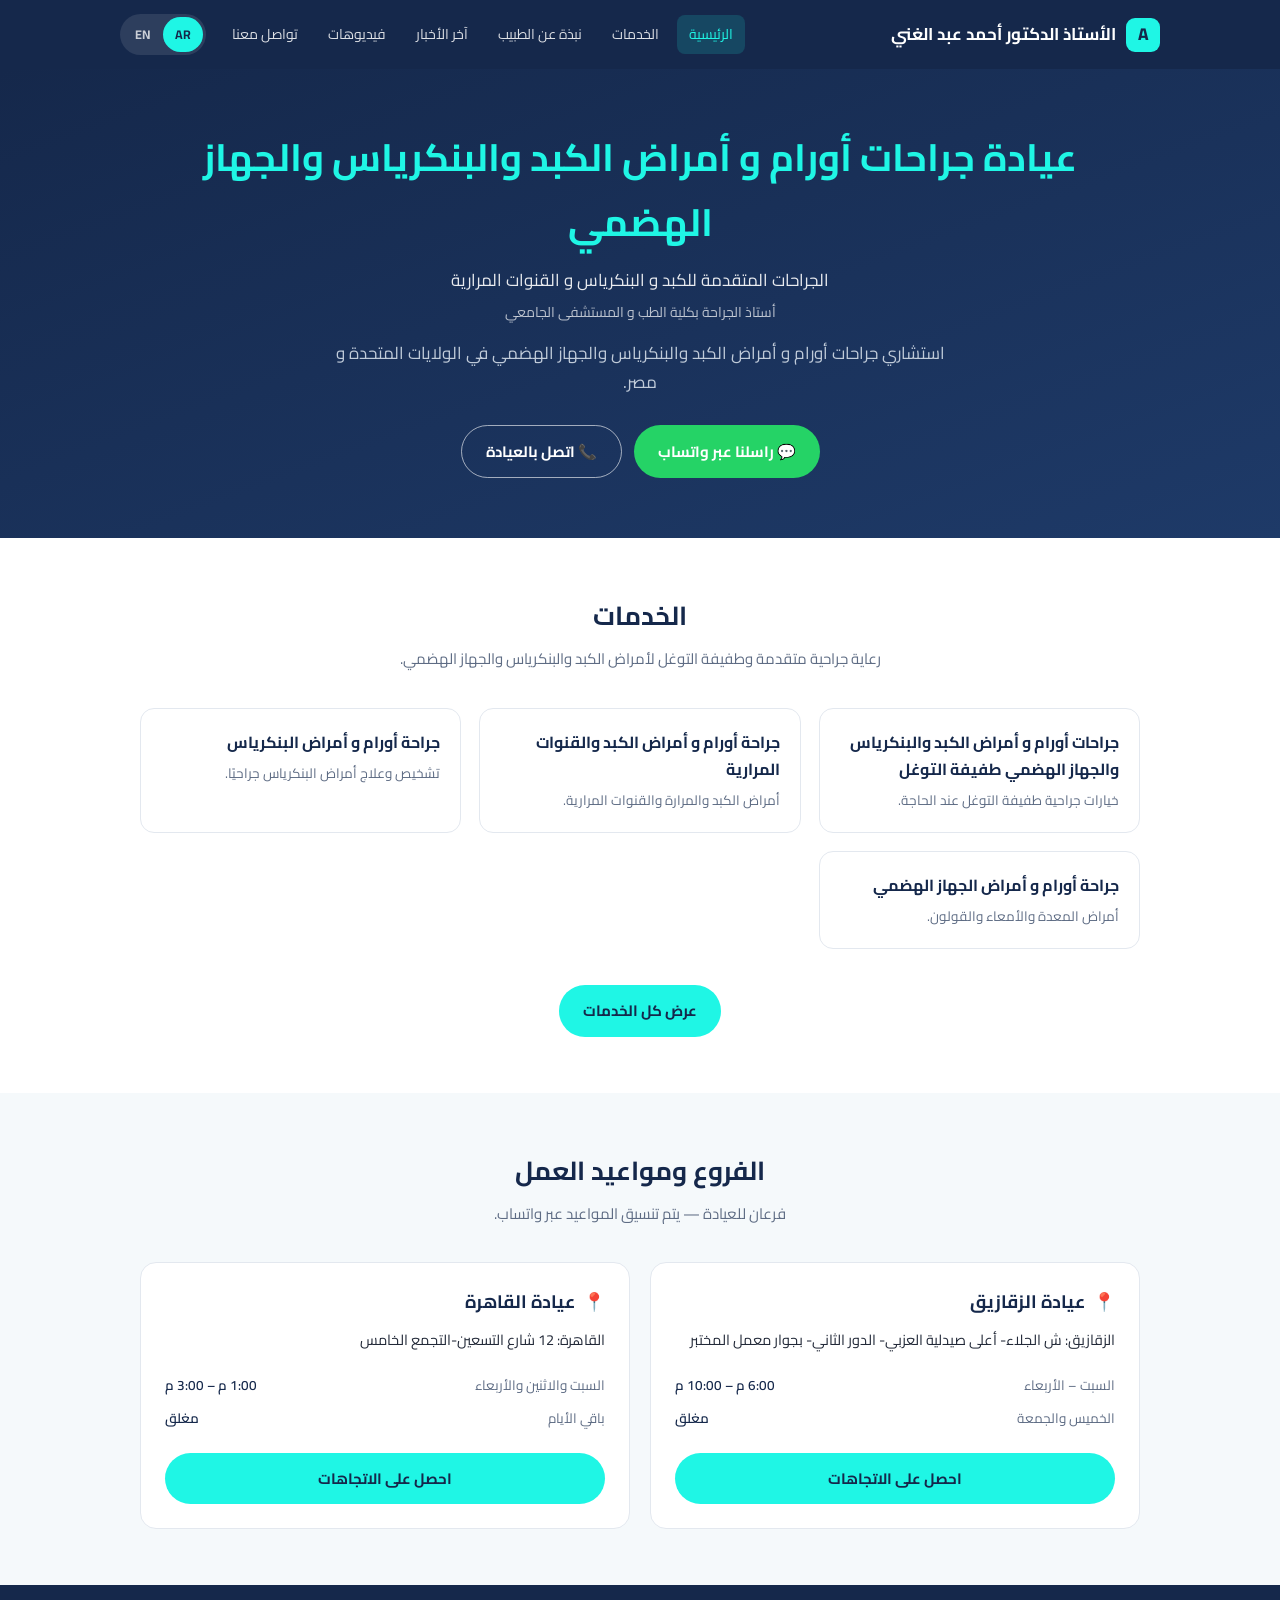
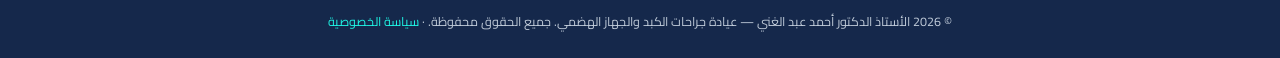
==== index.html @ 55ab9112 "Privacy policy page (Arabic + English) with data-deletion instructions; Privacy link in every footer" ====
<!DOCTYPE html>
<html lang="ar" dir="rtl">
<head>
<meta charset="UTF-8">
<meta name="viewport" content="width=device-width, initial-scale=1.0">
<title>الأستاذ الدكتور أحمد عبد الغني — عيادة جراحات الكبد والجهاز الهضمي</title>
<meta name="description" content="الأستاذ الدكتور أحمد عبد الغني — استشاري جراحات أورام وأمراض الكبد والبنكرياس والجهاز الهضمي في الولايات المتحدة ومصر. عيادتان في الزقازيق والقاهرة.">
<meta name="theme-color" content="#15284b">

<meta property="og:type" content="website">
<meta property="og:title" content="Prof. Dr. Ahmed Abdelghany — HPB &amp; GI Surgery Clinic">
<meta property="og:description" content="Consultant in Oncologic and General Hepatobiliary, Pancreatic, and Gastrointestinal Surgery in the United States and Egypt. Clinics in Zagazig and Cairo.">

<meta name="facebook-domain-verification" content="9ecvk54j6g6toiehir2edeiji7te3u" />

<link rel="icon" href="data:image/svg+xml,%3Csvg xmlns='http://www.w3.org/2000/svg' viewBox='0 0 100 100'%3E%3Crect width='100' height='100' rx='20' fill='%2315284b'/%3E%3Ctext x='50' y='68' font-size='52' font-family='Arial, sans-serif' font-weight='bold' fill='%231ff6e5' text-anchor='middle'%3EA%3C/text%3E%3C/svg%3E">

<link rel="preconnect" href="https://fonts.googleapis.com">
<link rel="preconnect" href="https://fonts.gstatic.com" crossorigin>
<link href="https://fonts.googleapis.com/css2?family=Cairo:wght@400;600;700;800&display=swap" rel="stylesheet">

<link rel="stylesheet" href="assets/style.css">
<script type="application/ld+json">
{
  "@context": "https://schema.org",
  "@type": "Physician",
  "name": "Prof. Dr. Ahmed Abdelghany",
  "medicalSpecialty": ["Hepatobiliary Surgery", "Pancreatic Surgery", "Gastrointestinal Surgery", "Surgical Oncology"],
  "telephone": "+201289856768",
  "availableService": [
    { "@type": "MedicalProcedure", "name": "Oncologic and General Hepatobiliary, Pancreatic and Bile Duct Surgery" },
    { "@type": "MedicalProcedure", "name": "Oncologic and General Gastrointestinal Surgery" },
    { "@type": "MedicalProcedure", "name": "Bowel Rehabilitation Surgery (Short Bowel Syndrome)" },
    { "@type": "MedicalProcedure", "name": "Surgery for Gastroparesis and Gut Dysmotility Disorders" },
    { "@type": "MedicalProcedure", "name": "Complex Abdominal Surgery" },
    { "@type": "MedicalProcedure", "name": "Second Opinion Review" }
  ],
  "worksFor": [
    {
      "@type": "MedicalClinic",
      "name": "Prof. Dr. Ahmed Abdelghany Clinic — Zagazig",
      "address": { "@type": "PostalAddress", "streetAddress": "ش الجلاء، أعلى صيدلية العزبي، الدور الثاني، بجوار معمل المختبر", "addressLocality": "Zagazig", "addressCountry": "EG" },
      "telephone": "+201289856768",
      "openingHoursSpecification": [{ "@type": "OpeningHoursSpecification", "dayOfWeek": ["Saturday","Sunday","Monday","Tuesday","Wednesday"], "opens": "18:00", "closes": "22:00" }]
    },
    {
      "@type": "MedicalClinic",
      "name": "Prof. Dr. Ahmed Abdelghany Clinic — Cairo",
      "address": { "@type": "PostalAddress", "streetAddress": "12 شارع التسعين، التجمع الخامس", "addressLocality": "Cairo", "addressCountry": "EG" },
      "telephone": "+201289856768",
      "openingHoursSpecification": [{ "@type": "OpeningHoursSpecification", "dayOfWeek": ["Saturday","Monday","Wednesday"], "opens": "13:00", "closes": "15:00" }]
    }
  ]
}
</script>
<script>
var PAGE_TITLES = { en: "Prof. Dr. Ahmed Abdelghany — HPB &amp; GI Surgery Clinic", ar: "الأستاذ الدكتور أحمد عبد الغني — عيادة جراحات الكبد والجهاز الهضمي" };
</script>
</head>
<body>

<header class="site-header">
  <div class="container nav-row">
    <a class="brand" href="index.html"><span class="brand-mark">A</span> <span class="i18n" data-en="Prof. Dr. Ahmed Abdelghany" data-ar="الأستاذ الدكتور أحمد عبد الغني">الأستاذ الدكتور أحمد عبد الغني</span></a>
    <div class="nav-right">
      <nav class="main-nav">
        <a href="index.html" class="i18n active" data-en="Home" data-ar="الرئيسية">الرئيسية</a>
        <a href="services.html" class="i18n " data-en="Services" data-ar="الخدمات">الخدمات</a>
        <a href="about.html" class="i18n " data-en="About" data-ar="نبذة عن الطبيب">نبذة عن الطبيب</a>
        <a href="updates.html" class="i18n " data-en="Updates" data-ar="آخر الأخبار">آخر الأخبار</a>
        <a href="videos.html" class="i18n " data-en="Videos" data-ar="فيديوهات">فيديوهات</a>
        <a href="contact.html" class="i18n " data-en="Contact" data-ar="تواصل معنا">تواصل معنا</a>
      </nav>
      <div class="lang-switch">
        <button id="btn-lang-ar" onclick="setLang('ar')" type="button">AR</button>
        <button id="btn-lang-en" onclick="setLang('en')" type="button">EN</button>
      </div>
    </div>
  </div>
</header>

<section class="hero">
  <div class="container">
    <h1 class="i18n" data-en="Oncologic HPB &amp; GI Surgery Clinic" data-ar="عيادة جراحات أورام و أمراض الكبد والبنكرياس والجهاز الهضمي">عيادة جراحات أورام و أمراض الكبد والبنكرياس والجهاز الهضمي</h1>
    <p class="specialty-line i18n" data-en="Advanced Hepatobiliary, Pancreatic &amp; Bile Duct Surgery" data-ar="الجراحات المتقدمة للكبد و البنكرياس و القنوات المرارية">الجراحات المتقدمة للكبد و البنكرياس و القنوات المرارية</p>
    <p class="credential-line i18n" data-en="Professor of Surgery, Faculty of Medicine &amp; University Hospital" data-ar="أستاذ الجراحة بكلية الطب و المستشفى الجامعي">أستاذ الجراحة بكلية الطب و المستشفى الجامعي</p>
    <p class="tagline i18n" data-en="Consultant in Oncologic and General Hepatobiliary, Pancreatic, and Gastrointestinal Surgery in the United States and Egypt." data-ar="استشاري جراحات أورام و أمراض الكبد والبنكرياس والجهاز الهضمي في الولايات المتحدة و مصر.">استشاري جراحات أورام و أمراض الكبد والبنكرياس والجهاز الهضمي في الولايات المتحدة و مصر.</p>
    <div class="cta-row">
      <a class="btn btn-whatsapp i18n" data-en="💬 Message us on WhatsApp" data-ar="💬 راسلنا عبر واتساب" href="https://wa.me/201289856768?text=%D9%85%D8%B1%D8%AD%D8%A8%D8%A7%D8%8C%20%D8%A3%D8%B1%D8%BA%D8%A8%20%D9%81%D9%8A%20%D8%AD%D8%AC%D8%B2%20%D9%85%D9%88%D8%B9%D8%AF" target="_blank" rel="noreferrer">💬 راسلنا عبر واتساب</a>
      <a class="btn btn-outline i18n" data-en="📞 Call the Clinic" data-ar="📞 اتصل بالعيادة" href="tel:+201289856768">📞 اتصل بالعيادة</a>
    </div>
  </div>
</section>

<section class="home-latest" data-home-latest hidden>
  <div class="container">
    <h2 class="section-title i18n" data-en="Latest News" data-ar="آخر الأخبار">آخر الأخبار</h2>
    <div class="updates-list" data-home-latest-list></div>
    <a class="all-updates i18n" href="updates.html" data-en="All updates →" data-ar="كل الأخبار ←">كل الأخبار ←</a>
  </div>
</section>

<section id="services" class="alt">
  <div class="container">
    <h2 class="section-title i18n" data-en="Services" data-ar="الخدمات">الخدمات</h2>
    <p class="section-sub i18n" data-en="Advanced, minimally invasive surgical care across hepatobiliary, pancreatic, and gastrointestinal conditions." data-ar="رعاية جراحية متقدمة وطفيفة التوغل لأمراض الكبد والبنكرياس والجهاز الهضمي.">رعاية جراحية متقدمة وطفيفة التوغل لأمراض الكبد والبنكرياس والجهاز الهضمي.</p>
    <div class="services-grid">
      <div class="service-card">
        <h3 class="i18n" data-en="Advanced Minimally Invasive Oncologic &amp; General HPB and GI Surgeries" data-ar="جراحات أورام و أمراض الكبد والبنكرياس والجهاز الهضمي طفيفة التوغل">جراحات أورام و أمراض الكبد والبنكرياس والجهاز الهضمي طفيفة التوغل</h3>
        <p class="i18n" data-en="Minimally invasive surgical options where appropriate." data-ar="خيارات جراحية طفيفة التوغل عند الحاجة.">خيارات جراحية طفيفة التوغل عند الحاجة.</p>
      </div>
      <div class="service-card">
        <h3 class="i18n" data-en="Oncologic &amp; General Hepatobiliary Surgery" data-ar="جراحة أورام و أمراض الكبد والقنوات المرارية">جراحة أورام و أمراض الكبد والقنوات المرارية</h3>
        <p class="i18n" data-en="Liver, gallbladder, and bile duct conditions." data-ar="أمراض الكبد والمرارة والقنوات المرارية.">أمراض الكبد والمرارة والقنوات المرارية.</p>
      </div>
      <div class="service-card">
        <h3 class="i18n" data-en="Oncologic &amp; General Pancreatic Surgery" data-ar="جراحة أورام و أمراض البنكرياس">جراحة أورام و أمراض البنكرياس</h3>
        <p class="i18n" data-en="Pancreatic disease diagnosis and surgical treatment." data-ar="تشخيص وعلاج أمراض البنكرياس جراحيًا.">تشخيص وعلاج أمراض البنكرياس جراحيًا.</p>
      </div>
      <div class="service-card">
        <h3 class="i18n" data-en="Oncologic &amp; General Gastrointestinal Surgery" data-ar="جراحة أورام و أمراض الجهاز الهضمي">جراحة أورام و أمراض الجهاز الهضمي</h3>
        <p class="i18n" data-en="Stomach, intestinal, and colorectal conditions." data-ar="أمراض المعدة والأمعاء والقولون.">أمراض المعدة والأمعاء والقولون.</p>
      </div></div>
    <div class="youtube-cta">
      <a class="btn btn-primary i18n" data-en="See All Services" data-ar="عرض كل الخدمات" href="services.html">عرض كل الخدمات</a>
    </div>
  </div>
</section>

<section id="locations">
  <div class="container">
    <h2 class="section-title i18n" data-en="Locations &amp; Hours" data-ar="الفروع ومواعيد العمل">الفروع ومواعيد العمل</h2>
    <p class="section-sub i18n" data-en="Two clinic branches — appointments are coordinated through WhatsApp." data-ar="فرعان للعيادة — يتم تنسيق المواعيد عبر واتساب.">فرعان للعيادة — يتم تنسيق المواعيد عبر واتساب.</p>
    <div class="locations-grid">

      <div class="location-card">
        <h3><span aria-hidden="true">📍</span> <span class="i18n" data-en="Zagazig Clinic" data-ar="عيادة الزقازيق">عيادة الزقازيق</span></h3>
        <p class="address-ar">الزقازيق: ش الجلاء- أعلى صيدلية العزبي- الدور الثاني- بجوار معمل المختبر</p>
        <table class="hours-table">
          <tr><td class="i18n" data-en="Saturday – Wednesday" data-ar="السبت – الأربعاء">السبت – الأربعاء</td><td class="i18n" data-en="6:00 PM – 10:00 PM" data-ar="6:00 م – 10:00 م">6:00 م – 10:00 م</td></tr>
          <tr><td class="i18n" data-en="Thursday &amp; Friday" data-ar="الخميس والجمعة">الخميس والجمعة</td><td class="i18n" data-en="Closed" data-ar="مغلق">مغلق</td></tr>
        </table>
        <a class="btn btn-primary i18n" style="width:100%; justify-content:center;" data-en="Get Directions" data-ar="احصل على الاتجاهات" target="_blank" rel="noreferrer"
           href="https://www.google.com/maps/search/?api=1&query=%D8%A7%D9%84%D8%B2%D9%82%D8%A7%D8%B2%D9%8A%D9%82%20%D8%B4%20%D8%A7%D9%84%D8%AC%D9%84%D8%A7%D8%A1%20%D8%A3%D8%B9%D9%84%D9%89%20%D8%B5%D9%8A%D8%AF%D9%84%D9%8A%D8%A9%20%D8%A7%D9%84%D8%B9%D8%B2%D8%A8%D9%8A">احصل على الاتجاهات</a>
      </div>

      <div class="location-card">
        <h3><span aria-hidden="true">📍</span> <span class="i18n" data-en="Cairo Clinic" data-ar="عيادة القاهرة">عيادة القاهرة</span></h3>
        <p class="address-ar">القاهرة: 12 شارع التسعين-التجمع الخامس</p>
        <table class="hours-table">
          <tr><td class="i18n" data-en="Saturday, Monday, Wednesday" data-ar="السبت والاثنين والأربعاء">السبت والاثنين والأربعاء</td><td class="i18n" data-en="1:00 PM – 3:00 PM" data-ar="1:00 م – 3:00 م">1:00 م – 3:00 م</td></tr>
          <tr><td class="i18n" data-en="Other days" data-ar="باقي الأيام">باقي الأيام</td><td class="i18n" data-en="Closed" data-ar="مغلق">مغلق</td></tr>
        </table>
        <a class="btn btn-primary i18n" style="width:100%; justify-content:center;" data-en="Get Directions" data-ar="احصل على الاتجاهات" target="_blank" rel="noreferrer"
           href="https://www.google.com/maps/search/?api=1&query=12%20%D8%B4%D8%A7%D8%B1%D8%B9%20%D8%A7%D9%84%D8%AA%D8%B3%D8%B9%D9%8A%D9%86%20%D8%A7%D9%84%D8%AA%D8%AC%D9%85%D8%B9%20%D8%A7%D9%84%D8%AE%D8%A7%D9%85%D8%B3%20%D8%A7%D9%84%D9%82%D8%A7%D9%87%D8%B1%D8%A9">احصل على الاتجاهات</a>
      </div>

    </div>
  </div>
</section>

<footer>
  <div class="container">
    <span class="i18n" data-en="© <span id='year-en'></span> Prof. Dr. Ahmed Abdelghany — HPB &amp; GI Surgery Clinic. All rights reserved." data-ar="© <span id='year-ar'></span> الأستاذ الدكتور أحمد عبد الغني — عيادة جراحات الكبد والجهاز الهضمي. جميع الحقوق محفوظة.">© <span id="year-ar"></span> الأستاذ الدكتور أحمد عبد الغني — عيادة جراحات الكبد والجهاز الهضمي. جميع الحقوق محفوظة.</span>
    · <a href="privacy.html" class="i18n" data-en="Privacy Policy" data-ar="سياسة الخصوصية">سياسة الخصوصية</a>
  </div>
</footer>

<script src="assets/site.js"></script>
<script src="assets/clinic-updates.js"></script>
</body>
</html>
---- assets/style.css ----
:root {
  --navy: #15284b;
  --navy-light: #1e3a68;
  --teal: #1ff6e5;
  --whatsapp: #25d366;
  --bg: #f5f9fb;
  --surface: #ffffff;
  --text-body: #222938;
  --text-muted: #5e6c84;
  --border: #e3e8ef;
  --font-en: -apple-system, BlinkMacSystemFont, 'Segoe UI', Arial, sans-serif;
  --font-ar: 'Cairo', Tahoma, Arial, sans-serif;
}

* { box-sizing: border-box; }

html { scroll-behavior: smooth; }

body {
  margin: 0;
  background-color: var(--bg);
  color: var(--text-body);
  font-family: var(--font-ar);
  line-height: 1.7;
}
html[dir="ltr"] body { font-family: var(--font-en); line-height: 1.6; }

a { color: inherit; }

.container { max-width: 1040px; margin: 0 auto; padding: 0 20px; }

/* ---- Header / nav ---- */
header.site-header {
  background-color: var(--navy);
  position: sticky;
  top: 0;
  z-index: 50;
}
.nav-row {
  display: flex;
  align-items: center;
  justify-content: space-between;
  padding: 14px 0;
  gap: 12px;
  flex-wrap: wrap;
}
.brand {
  display: flex;
  align-items: center;
  gap: 10px;
  color: #ffffff;
  font-weight: bold;
  font-size: 17px;
  white-space: nowrap;
  text-decoration: none;
}
.brand-mark {
  width: 34px;
  height: 34px;
  border-radius: 9px;
  background-color: var(--teal);
  color: var(--navy);
  display: flex;
  align-items: center;
  justify-content: center;
  font-weight: 800;
  flex-shrink: 0;
}
.nav-right { display: flex; align-items: center; gap: 14px; flex-wrap: wrap; }
nav.main-nav {
  display: flex;
  gap: 6px;
  flex-wrap: wrap;
}
nav.main-nav a {
  color: rgba(255,255,255,0.85);
  text-decoration: none;
  font-size: 14px;
  padding: 8px 12px;
  border-radius: 8px;
}
nav.main-nav a:hover { background-color: rgba(255,255,255,0.1); color: #fff; }
nav.main-nav a.active { background-color: rgba(31,246,229,0.15); color: var(--teal); }

.lang-switch {
  display: flex;
  background-color: rgba(255,255,255,0.1);
  border-radius: 999px;
  padding: 3px;
  flex-shrink: 0;
}
.lang-switch button {
  border: none;
  background: transparent;
  color: rgba(255,255,255,0.75);
  font-size: 12.5px;
  font-weight: bold;
  padding: 6px 12px;
  border-radius: 999px;
  cursor: pointer;
  font-family: inherit;
}
.lang-switch button.active { background-color: var(--teal); color: var(--navy); }

@media (max-width: 640px) {
  .nav-row { flex-direction: column; align-items: center; gap: 10px; padding: 12px 0; }
  nav.main-nav { justify-content: center; width: 100%; gap: 2px; }
  nav.main-nav a { padding: 6px 8px; font-size: 13px; }
}

/* ---- Hero ---- */
.hero {
  background: linear-gradient(160deg, var(--navy) 0%, var(--navy-light) 100%);
  color: #fff;
  padding: 56px 0 60px;
  text-align: center;
}
.hero h1 {
  margin: 0 0 12px;
  font-size: clamp(24px, 4.5vw, 38px);
  color: var(--teal);
}
.hero .specialty-line {
  font-size: 17px;
  color: rgba(255,255,255,0.9);
  margin: 0 0 6px;
}
.hero .credential-line {
  font-size: 14px;
  color: rgba(255,255,255,0.7);
  margin: 0 0 14px;
}
.hero .tagline {
  max-width: 640px;
  margin: 0 auto 28px;
  font-size: 17px;
  color: #c0cbd9;
}
.page-hero {
  background: linear-gradient(160deg, var(--navy) 0%, var(--navy-light) 100%);
  color: #fff;
  padding: 40px 0 44px;
  text-align: center;
}
.page-hero h1 { margin: 0 0 10px; font-size: clamp(22px, 4vw, 32px); color: var(--teal); }
.page-hero p { max-width: 620px; margin: 0 auto; color: #c0cbd9; font-size: 15px; }

.cta-row {
  display: flex;
  justify-content: center;
  flex-wrap: wrap;
  gap: 12px;
}
.btn {
  display: inline-flex;
  align-items: center;
  gap: 8px;
  padding: 13px 24px;
  border-radius: 999px;
  text-decoration: none;
  font-weight: bold;
  font-size: 15px;
  border: none;
  cursor: pointer;
  font-family: inherit;
}
.btn-whatsapp { background-color: var(--whatsapp); color: #fff; }
.btn-outline { background-color: transparent; color: #fff; border: 1.5px solid rgba(255,255,255,0.6); }
.btn-primary { background-color: var(--teal); color: var(--navy); }

/* ---- Sections ---- */
section { padding: 56px 0; }
section.alt { background-color: var(--surface); }
section.tight { padding: 40px 0; }
h2.section-title {
  font-size: 26px;
  color: var(--navy);
  margin: 0 0 8px;
  text-align: center;
}
p.section-sub {
  text-align: center;
  color: var(--text-muted);
  max-width: 560px;
  margin: 0 auto 36px;
  font-size: 15px;
}

/* ---- Services ---- */
.services-grid {
  display: grid;
  grid-template-columns: repeat(auto-fit, minmax(240px, 1fr));
  gap: 18px;
}
.service-card {
  background-color: var(--surface);
  border: 1px solid var(--border);
  border-radius: 14px;
  padding: 20px;
}
.service-card h3 {
  margin: 0 0 6px;
  font-size: 16px;
  color: var(--navy);
}
.service-card p {
  margin: 0;
  font-size: 13.5px;
  color: var(--text-muted);
}

/* ---- About ---- */
.about-wrap {
  display: grid;
  grid-template-columns: 220px 1fr;
  gap: 32px;
  align-items: start;
}
.about-card {
  background-color: var(--navy);
  color: #fff;
  border-radius: 16px;
  padding: 24px;
  position: sticky;
  top: 90px;
}
.about-card .avatar {
  width: 64px;
  height: 64px;
  border-radius: 50%;
  background-color: var(--teal);
  color: var(--navy);
  font-weight: 800;
  font-size: 26px;
  display: flex;
  align-items: center;
  justify-content: center;
  margin-bottom: 14px;
}
.about-card h3 { margin: 0 0 4px; font-size: 17px; }
.about-card .credential-list { margin: 14px 0 0; padding: 0; list-style: none; font-size: 12.5px; color: #c0cbd9; }
.about-card .credential-list li { padding: 5px 0; border-top: 1px solid rgba(255,255,255,0.12); }
.about-card .credential-list li:first-child { border-top: none; }
.about-body p {
  font-size: 14.5px;
  color: var(--text-body);
}
@media (max-width: 720px) {
  .about-wrap { grid-template-columns: 1fr; }
  .about-card { position: static; }
}

/* ---- Locations ---- */
.locations-grid {
  display: grid;
  grid-template-columns: repeat(auto-fit, minmax(280px, 1fr));
  gap: 20px;
}
.location-card {
  background-color: var(--surface);
  border: 1px solid var(--border);
  border-radius: 16px;
  padding: 24px;
}
.location-card h3 {
  margin: 0 0 4px;
  color: var(--navy);
  font-size: 18px;
  display: flex;
  align-items: center;
  gap: 8px;
}
.location-card .address-ar {
  direction: rtl;
  text-align: right;
  font-size: 14.5px;
  color: var(--text-body);
  margin: 10px 0 16px;
  line-height: 1.7;
  font-family: var(--font-ar);
}
.hours-table { width: 100%; border-collapse: collapse; margin-bottom: 18px; font-size: 13.5px; }
.hours-table td { padding: 5px 0; }
html[dir="rtl"] .hours-table td:first-child { color: var(--text-muted); }
html[dir="rtl"] .hours-table td:last-child { text-align: left; font-weight: 600; color: var(--navy); }
html[dir="ltr"] .hours-table td:first-child { color: var(--text-muted); }
html[dir="ltr"] .hours-table td:last-child { text-align: right; font-weight: 600; color: var(--navy); }
.map-note {
  font-size: 12px;
  color: var(--text-muted);
  background-color: var(--bg);
  border: 1px dashed var(--border);
  border-radius: 10px;
  padding: 10px 12px;
  margin-top: 14px;
}

/* ---- Contact ---- */
.contact-grid {
  display: grid;
  grid-template-columns: repeat(auto-fit, minmax(220px, 1fr));
  gap: 20px;
  text-align: center;
}
.contact-item {
  background-color: var(--surface);
  border: 1px solid var(--border);
  border-radius: 14px;
  padding: 26px 18px;
}
.contact-item .icon { font-size: 26px; margin-bottom: 8px; }
.contact-item h3 { margin: 0 0 6px; font-size: 15px; color: var(--navy); }
.contact-item p { margin: 0; font-size: 13.5px; color: var(--text-muted); }

/* ---- Updates ---- */
.updates-list {
  display: flex;
  flex-direction: column;
  gap: 16px;
  max-width: 760px;
  margin: 0 auto;
}
.update-card {
  background-color: var(--surface);
  border: 1px solid var(--border);
  border-radius: 14px;
  padding: 22px 24px;
}
.update-card .update-meta {
  display: flex;
  align-items: center;
  gap: 10px;
  margin-bottom: 8px;
}
.update-tag {
  font-size: 11px;
  font-weight: 800;
  letter-spacing: .02em;
  padding: 4px 10px;
  border-radius: 999px;
  background-color: rgba(21,40,75,0.08);
  color: var(--navy);
}
.update-tag.news { background-color: rgba(37,211,102,0.12); color: #1a8f4b; }
.update-tag.health { background-color: rgba(31,246,229,0.15); color: #0e7d72; }
.update-date { font-size: 12.5px; color: var(--text-muted); }
.update-card h3 { margin: 0 0 8px; font-size: 17px; color: var(--navy); }
.update-card p { margin: 0; font-size: 14px; color: var(--text-body); }
.updates-note {
  max-width: 760px;
  margin: 0 auto 30px;
  font-size: 12.5px;
  color: var(--text-muted);
  background-color: var(--bg);
  border: 1px dashed var(--border);
  border-radius: 10px;
  padding: 10px 14px;
  text-align: center;
}

/* ---- Videos ---- */
.videos-grid {
  display: grid;
  grid-template-columns: repeat(auto-fit, minmax(260px, 1fr));
  gap: 20px;
}
.video-card {
  background-color: var(--surface);
  border: 1px solid var(--border);
  border-radius: 14px;
  overflow: hidden;
}
.video-thumb {
  aspect-ratio: 16 / 9;
  background: linear-gradient(150deg, var(--navy) 0%, var(--navy-light) 100%);
  display: flex;
  align-items: center;
  justify-content: center;
  color: rgba(255,255,255,0.85);
  font-size: 13px;
  text-align: center;
  padding: 16px;
}
.video-thumb .play-icon {
  width: 46px;
  height: 46px;
  border-radius: 50%;
  background-color: rgba(255,255,255,0.12);
  display: flex;
  align-items: center;
  justify-content: center;
  font-size: 18px;
  margin: 0 auto 10px;
}
.video-card .video-body { padding: 16px 18px; }
.video-card h3 { margin: 0 0 4px; font-size: 15px; color: var(--navy); }
.video-card p { margin: 0; font-size: 13px; color: var(--text-muted); }
.video-embed-wrap {
  position: relative;
  padding-bottom: 56.25%;
  height: 0;
  overflow: hidden;
}
.video-embed-wrap iframe {
  position: absolute;
  top: 0; left: 0;
  width: 100%; height: 100%;
  border: 0;
}

.youtube-cta {
  text-align: center;
  margin-top: 36px;
}

footer {
  background-color: var(--navy);
  color: #c0cbd9;
  text-align: center;
  padding: 26px 0;
  font-size: 12.5px;
}
footer a { color: #1ff6e5; text-decoration: none; }
footer a:hover { text-decoration: underline; }

/* ---- Live Clinic Updates (assets/clinic-updates.js) ---- */
.update-tag.availability { background-color: rgba(107,70,193,0.12); color: #553c9a; }
.update-tag.video { background-color: rgba(229,62,62,0.12); color: #c53030; }
.update-tag.other { background-color: rgba(21,40,75,0.08); color: var(--navy); }
.live-update-text { white-space: pre-line; }
.live-update-link { display: inline-block; margin-top: 10px; font-size: 14px; font-weight: 600; color: var(--navy-light); text-decoration: none; }
.live-update-link:hover { text-decoration: underline; }
.home-latest .updates-list { margin-top: 18px; }
.home-latest .all-updates { display: inline-block; margin-top: 14px; font-weight: 600; color: var(--navy-light); text-decoration: none; }
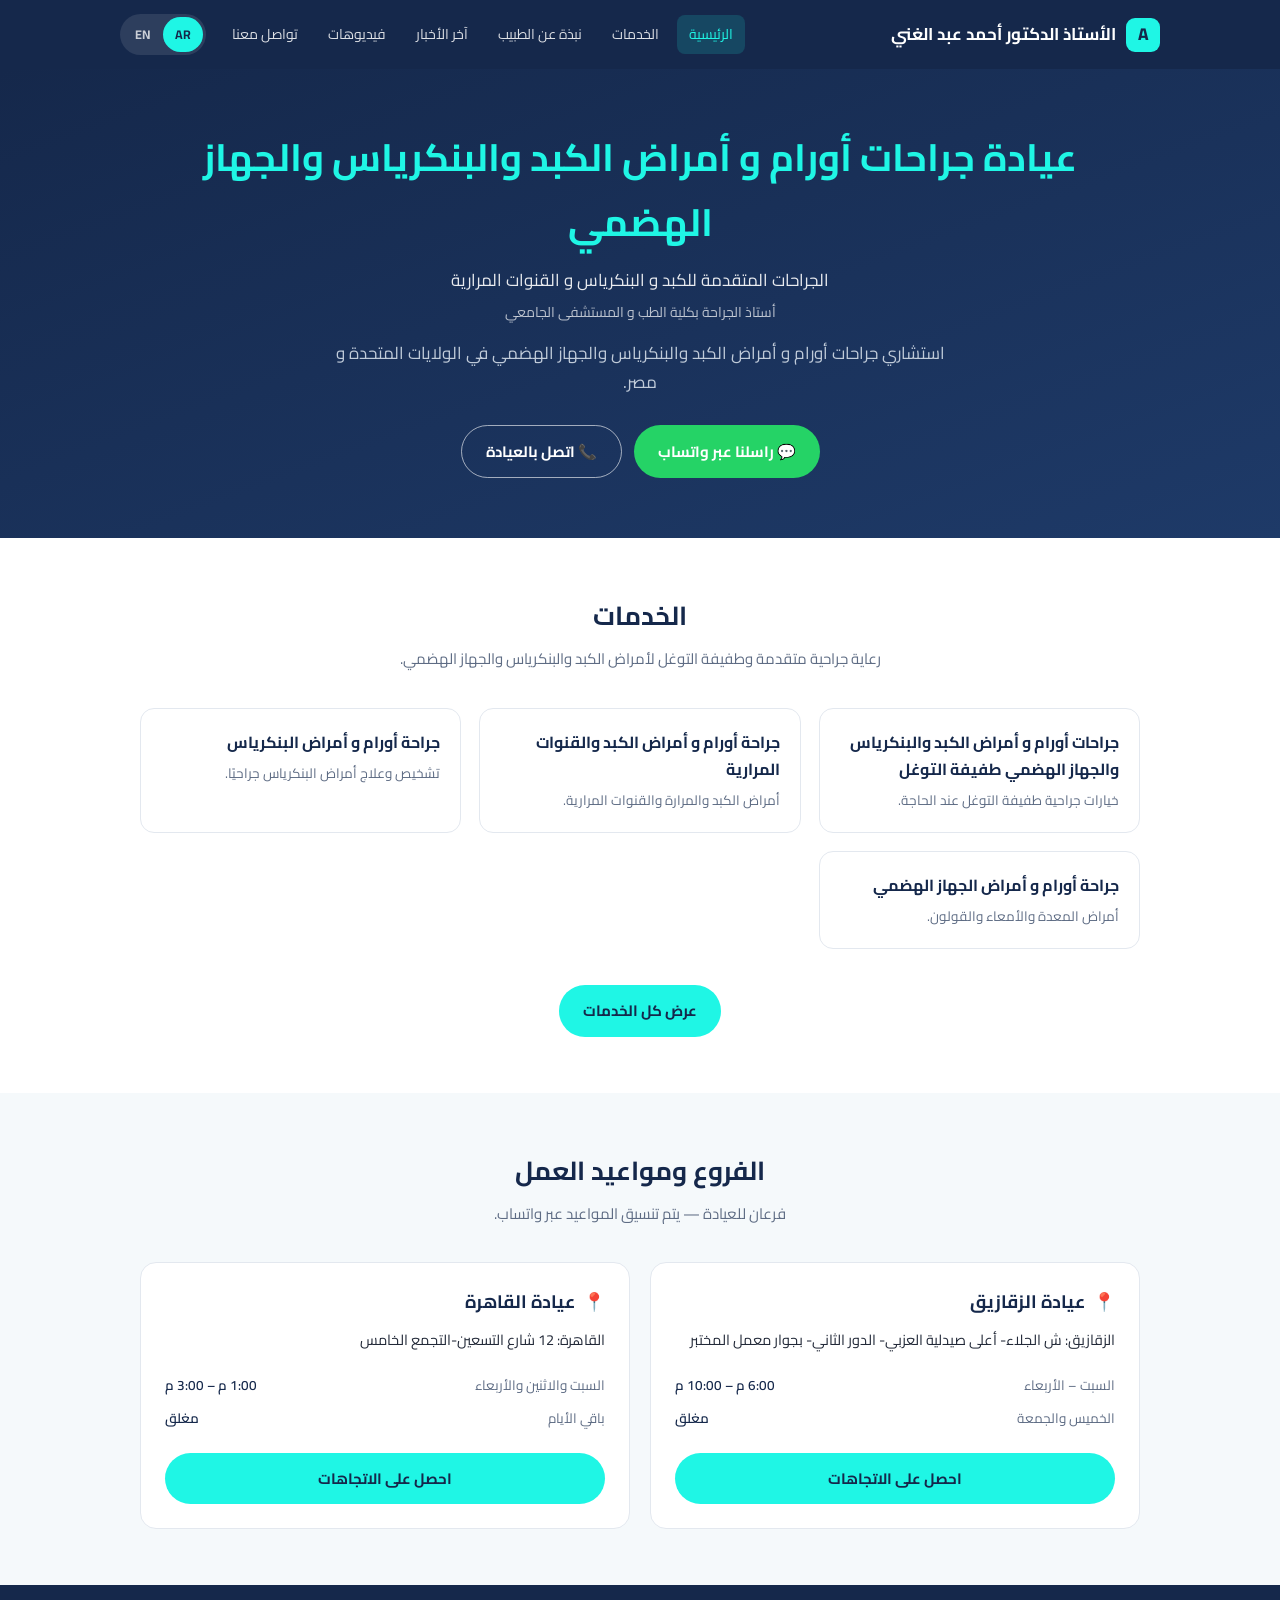
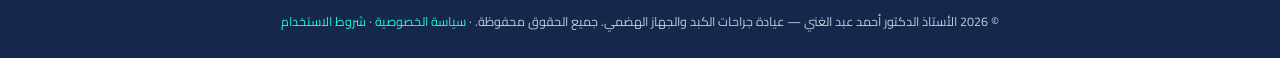
==== commit 5c0b614e: "Terms of Service page (Arabic + English); Terms link in every footer Education not medical advice, b" ====
--- a/index.html
+++ b/index.html
@@ -163,6 +163,7 @@
   <div class="container">
     <span class="i18n" data-en="© <span id='year-en'></span> Prof. Dr. Ahmed Abdelghany — HPB &amp; GI Surgery Clinic. All rights reserved." data-ar="© <span id='year-ar'></span> الأستاذ الدكتور أحمد عبد الغني — عيادة جراحات الكبد والجهاز الهضمي. جميع الحقوق محفوظة.">© <span id="year-ar"></span> الأستاذ الدكتور أحمد عبد الغني — عيادة جراحات الكبد والجهاز الهضمي. جميع الحقوق محفوظة.</span>
     · <a href="privacy.html" class="i18n" data-en="Privacy Policy" data-ar="سياسة الخصوصية">سياسة الخصوصية</a>
+    · <a href="terms.html" class="i18n" data-en="Terms of Service" data-ar="شروط الاستخدام">شروط الاستخدام</a>
   </div>
 </footer>
 
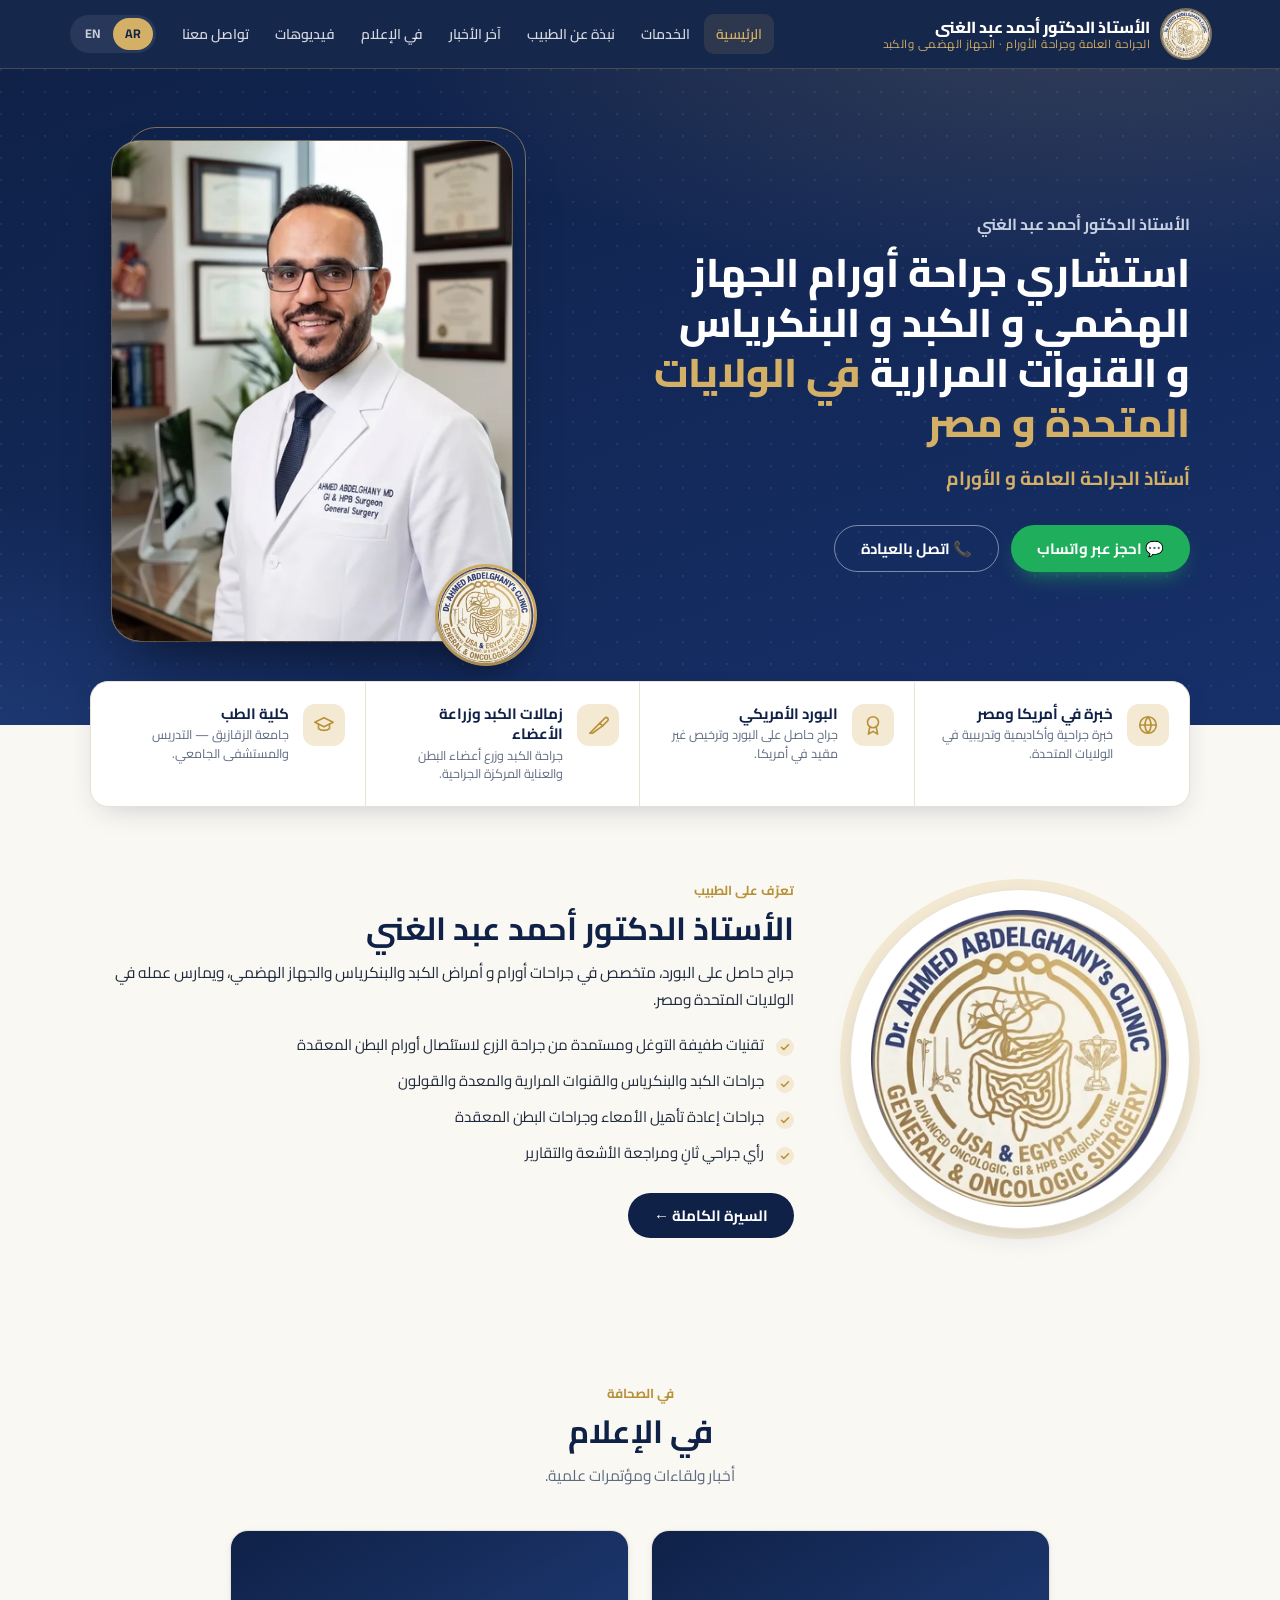
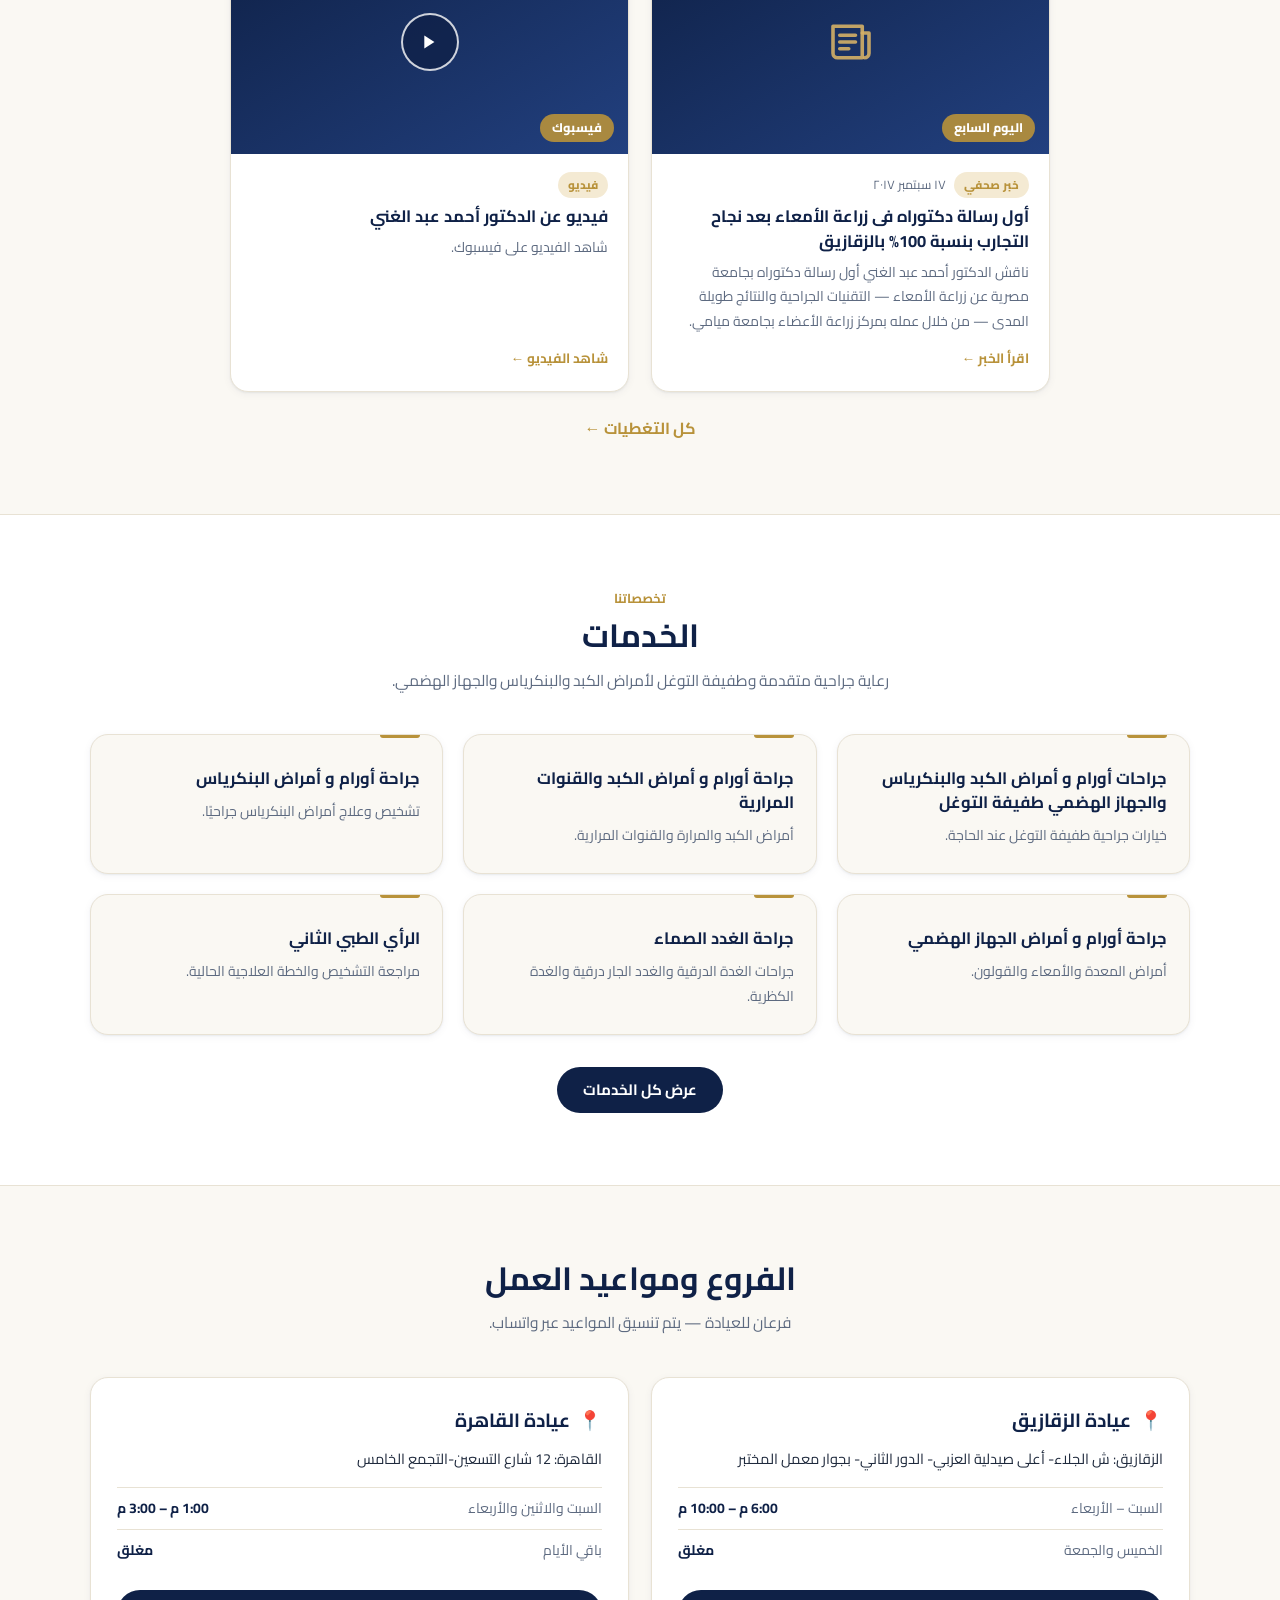
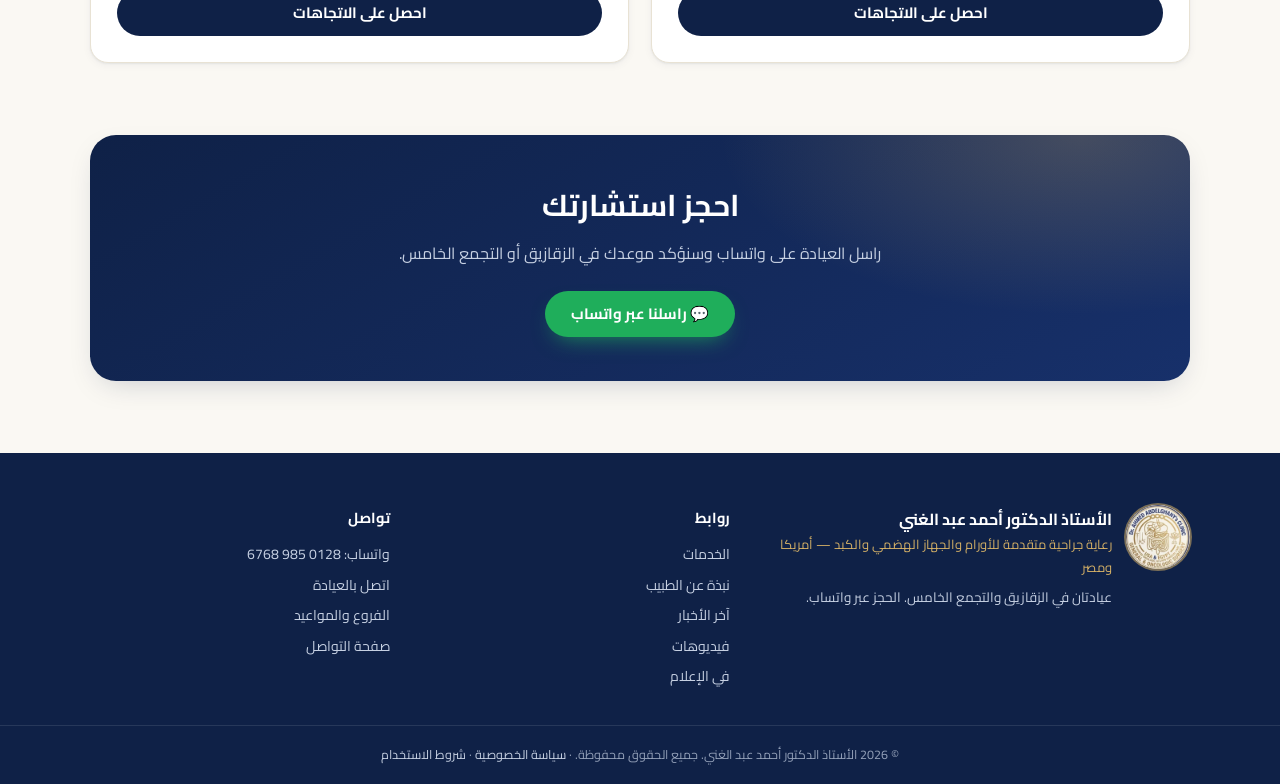
==== commit 14c9ed53: "Website redesign: clinic logo, doctor's photo, navy & gold look - New clinic emblem in the header, f" ====
--- a/index.html
+++ b/index.html
@@ -4,20 +4,24 @@
 <meta charset="UTF-8">
 <meta name="viewport" content="width=device-width, initial-scale=1.0">
 <title>الأستاذ الدكتور أحمد عبد الغني — عيادة جراحات الكبد والجهاز الهضمي</title>
-<meta name="description" content="الأستاذ الدكتور أحمد عبد الغني — استشاري جراحات أورام وأمراض الكبد والبنكرياس والجهاز الهضمي في الولايات المتحدة ومصر. عيادتان في الزقازيق والقاهرة.">
+<meta name="description" content="الأستاذ الدكتور أحمد عبد الغني — استشاري جراحة أورام الجهاز الهضمي والكبد والبنكرياس والقنوات المرارية في الولايات المتحدة ومصر، أستاذ الجراحة العامة والأورام. عيادتان في الزقازيق والقاهرة.">
 <meta name="theme-color" content="#15284b">
 
 <meta property="og:type" content="website">
 <meta property="og:title" content="Prof. Dr. Ahmed Abdelghany — HPB &amp; GI Surgery Clinic">
-<meta property="og:description" content="Consultant in Oncologic and General Hepatobiliary, Pancreatic, and Gastrointestinal Surgery in the United States and Egypt. Clinics in Zagazig and Cairo.">
+<meta property="og:description" content="Consultant of GI and HPB Oncologic Surgery (USA/Egypt) and Professor of General and Oncologic Surgery. Clinics in Zagazig and Cairo.">
 
 <meta name="facebook-domain-verification" content="9ecvk54j6g6toiehir2edeiji7te3u" />
 
-<link rel="icon" href="data:image/svg+xml,%3Csvg xmlns='http://www.w3.org/2000/svg' viewBox='0 0 100 100'%3E%3Crect width='100' height='100' rx='20' fill='%2315284b'/%3E%3Ctext x='50' y='68' font-size='52' font-family='Arial, sans-serif' font-weight='bold' fill='%231ff6e5' text-anchor='middle'%3EA%3C/text%3E%3C/svg%3E">
+<link rel="icon" href="/favicon.ico" sizes="48x48">
+<link rel="icon" type="image/png" sizes="32x32" href="/assets/favicon-32.png">
+<link rel="icon" type="image/png" sizes="192x192" href="/assets/favicon-192.png">
+<link rel="apple-touch-icon" href="/assets/apple-touch-icon.png">
+<meta property="og:image" content="https://drahmedabdelghany.com/assets/doctor-880.jpg">
 
 <link rel="preconnect" href="https://fonts.googleapis.com">
 <link rel="preconnect" href="https://fonts.gstatic.com" crossorigin>
-<link href="https://fonts.googleapis.com/css2?family=Cairo:wght@400;600;700;800&display=swap" rel="stylesheet">
+<link href="https://fonts.googleapis.com/css2?family=Cairo:wght@400;600;700;800&family=Inter:wght@400;500;600;700&family=Playfair+Display:wght@600;700&display=swap" rel="stylesheet">
 
 <link rel="stylesheet" href="assets/style.css">
 <script type="application/ld+json">
@@ -25,7 +29,7 @@
   "@context": "https://schema.org",
   "@type": "Physician",
   "name": "Prof. Dr. Ahmed Abdelghany",
-  "medicalSpecialty": ["Hepatobiliary Surgery", "Pancreatic Surgery", "Gastrointestinal Surgery", "Surgical Oncology"],
+  "medicalSpecialty": ["Hepatobiliary Surgery", "Endocrine Surgery", "Pancreatic Surgery", "Gastrointestinal Surgery", "Surgical Oncology"],
   "telephone": "+201289856768",
   "availableService": [
     { "@type": "MedicalProcedure", "name": "Oncologic and General Hepatobiliary, Pancreatic and Bile Duct Surgery" },
@@ -33,6 +37,7 @@
     { "@type": "MedicalProcedure", "name": "Bowel Rehabilitation Surgery (Short Bowel Syndrome)" },
     { "@type": "MedicalProcedure", "name": "Surgery for Gastroparesis and Gut Dysmotility Disorders" },
     { "@type": "MedicalProcedure", "name": "Complex Abdominal Surgery" },
+    { "@type": "MedicalProcedure", "name": "Endocrine Surgery (Thyroid, Parathyroid, Adrenal)" },
     { "@type": "MedicalProcedure", "name": "Second Opinion Review" }
   ],
   "worksFor": [
@@ -61,13 +66,14 @@
 
 <header class="site-header">
   <div class="container nav-row">
-    <a class="brand" href="index.html"><span class="brand-mark">A</span> <span class="i18n" data-en="Prof. Dr. Ahmed Abdelghany" data-ar="الأستاذ الدكتور أحمد عبد الغني">الأستاذ الدكتور أحمد عبد الغني</span></a>
+    <a class="brand" href="index.html"><img class="brand-logo" src="assets/logo-160.webp" width="48" height="48" alt="" aria-hidden="true"> <span class="brand-text"><span class="brand-name i18n" data-en="Prof. Dr. Ahmed Abdelghany" data-ar="الأستاذ الدكتور أحمد عبد الغني">الأستاذ الدكتور أحمد عبد الغني</span><span class="brand-sub i18n" data-en="General &amp; Oncologic · GI &amp; HPB Surgery" data-ar="الجراحة العامة وجراحة الأورام · الجهاز الهضمي والكبد">الجراحة العامة وجراحة الأورام · الجهاز الهضمي والكبد</span></span></a>
     <div class="nav-right">
       <nav class="main-nav">
         <a href="index.html" class="i18n active" data-en="Home" data-ar="الرئيسية">الرئيسية</a>
         <a href="services.html" class="i18n " data-en="Services" data-ar="الخدمات">الخدمات</a>
         <a href="about.html" class="i18n " data-en="About" data-ar="نبذة عن الطبيب">نبذة عن الطبيب</a>
         <a href="updates.html" class="i18n " data-en="Updates" data-ar="آخر الأخبار">آخر الأخبار</a>
+        <a href="media.html" class="i18n " data-en="Media" data-ar="في الإعلام">في الإعلام</a>
         <a href="videos.html" class="i18n " data-en="Videos" data-ar="فيديوهات">فيديوهات</a>
         <a href="contact.html" class="i18n " data-en="Contact" data-ar="تواصل معنا">تواصل معنا</a>
       </nav>
@@ -75,19 +81,41 @@
         <button id="btn-lang-ar" onclick="setLang('ar')" type="button">AR</button>
         <button id="btn-lang-en" onclick="setLang('en')" type="button">EN</button>
       </div>
+      <button class="nav-toggle" type="button" aria-label="Menu" aria-expanded="false" onclick="snToggleNav(this)"><span></span></button>
     </div>
   </div>
 </header>
 
 <section class="hero">
-  <div class="container">
-    <h1 class="i18n" data-en="Oncologic HPB &amp; GI Surgery Clinic" data-ar="عيادة جراحات أورام و أمراض الكبد والبنكرياس والجهاز الهضمي">عيادة جراحات أورام و أمراض الكبد والبنكرياس والجهاز الهضمي</h1>
-    <p class="specialty-line i18n" data-en="Advanced Hepatobiliary, Pancreatic &amp; Bile Duct Surgery" data-ar="الجراحات المتقدمة للكبد و البنكرياس و القنوات المرارية">الجراحات المتقدمة للكبد و البنكرياس و القنوات المرارية</p>
-    <p class="credential-line i18n" data-en="Professor of Surgery, Faculty of Medicine &amp; University Hospital" data-ar="أستاذ الجراحة بكلية الطب و المستشفى الجامعي">أستاذ الجراحة بكلية الطب و المستشفى الجامعي</p>
-    <p class="tagline i18n" data-en="Consultant in Oncologic and General Hepatobiliary, Pancreatic, and Gastrointestinal Surgery in the United States and Egypt." data-ar="استشاري جراحات أورام و أمراض الكبد والبنكرياس والجهاز الهضمي في الولايات المتحدة و مصر.">استشاري جراحات أورام و أمراض الكبد والبنكرياس والجهاز الهضمي في الولايات المتحدة و مصر.</p>
-    <div class="cta-row">
-      <a class="btn btn-whatsapp i18n" data-en="💬 Message us on WhatsApp" data-ar="💬 راسلنا عبر واتساب" href="https://wa.me/201289856768?text=%D9%85%D8%B1%D8%AD%D8%A8%D8%A7%D8%8C%20%D8%A3%D8%B1%D8%BA%D8%A8%20%D9%81%D9%8A%20%D8%AD%D8%AC%D8%B2%20%D9%85%D9%88%D8%B9%D8%AF" target="_blank" rel="noreferrer">💬 راسلنا عبر واتساب</a>
-      <a class="btn btn-outline i18n" data-en="📞 Call the Clinic" data-ar="📞 اتصل بالعيادة" href="tel:+201289856768">📞 اتصل بالعيادة</a>
+  <div class="container hero-grid">
+    <div class="hero-text">
+      <p class="doctor-line i18n" data-en="Prof. Dr. Ahmed Abdelghany" data-ar="الأستاذ الدكتور أحمد عبد الغني">الأستاذ الدكتور أحمد عبد الغني</p>
+      <h1 class="i18n" data-en="Consultant of GI and HPB Oncologic Surgery <span class='accent'>(USA/EGYPT)</span>" data-ar="استشاري جراحة أورام الجهاز الهضمي و&nbsp;الكبد و&nbsp;البنكرياس و&nbsp;القنوات المرارية <span class='accent'>في الولايات المتحدة و&nbsp;مصر</span>">استشاري جراحة أورام الجهاز الهضمي و&nbsp;الكبد و&nbsp;البنكرياس و&nbsp;القنوات المرارية <span class='accent'>في الولايات المتحدة و&nbsp;مصر</span></h1>
+      <p class="credential-line i18n" data-en="Professor of General and Oncologic Surgery" data-ar="أستاذ الجراحة العامة و&nbsp;الأورام">أستاذ الجراحة العامة و&nbsp;الأورام</p>
+      <div class="cta-row">
+        <a class="btn btn-whatsapp i18n" data-en="💬 Book on WhatsApp" data-ar="💬 احجز عبر واتساب" href="https://wa.me/201289856768?text=%D9%85%D8%B1%D8%AD%D8%A8%D8%A7%D8%8C%20%D8%A3%D8%B1%D8%BA%D8%A8%20%D9%81%D9%8A%20%D8%AD%D8%AC%D8%B2%20%D9%85%D9%88%D8%B9%D8%AF" target="_blank" rel="noreferrer">💬 احجز عبر واتساب</a>
+        <a class="btn btn-outline i18n" data-en="📞 Call the Clinic" data-ar="📞 اتصل بالعيادة" href="tel:+201289856768">📞 اتصل بالعيادة</a>
+      </div>
+    </div>
+    <div class="hero-visual">
+      <div class="portrait-frame">
+        <picture>
+          <source type="image/webp" srcset="assets/doctor-480.webp 480w, assets/doctor-880.webp 880w" sizes="(max-width: 860px) 320px, 400px">
+          <img src="assets/doctor-880.jpg" width="880" height="1100" alt="Prof. Dr. Ahmed Abdelghany" fetchpriority="high">
+        </picture>
+      </div>
+      <img class="seal" src="assets/logo-320.webp" width="96" height="96" alt="Clinic emblem">
+    </div>
+  </div>
+</section>
+
+<section class="cred-strip">
+  <div class="container">
+    <div class="cred-grid">
+      <div class="cred"><div class="cred-icon"><svg viewBox="0 0 24 24" fill="none" stroke="currentColor" stroke-width="1.8" stroke-linecap="round" stroke-linejoin="round"><circle cx="12" cy="12" r="9"/><path d="M3 12h18M12 3a14 14 0 0 1 0 18M12 3a14 14 0 0 0 0 18"/></svg></div><div><h3 class="i18n" data-en="Practice in USA &amp; Egypt" data-ar="خبرة في أمريكا ومصر">خبرة في أمريكا ومصر</h3><p class="i18n" data-en="Surgical, academic and training experience in the United States." data-ar="خبرة جراحية وأكاديمية وتدريبية في الولايات المتحدة.">خبرة جراحية وأكاديمية وتدريبية في الولايات المتحدة.</p></div></div>
+      <div class="cred"><div class="cred-icon"><svg viewBox="0 0 24 24" fill="none" stroke="currentColor" stroke-width="1.8" stroke-linecap="round" stroke-linejoin="round"><circle cx="12" cy="9" r="6"/><path d="M8.5 14 7 22l5-3 5 3-1.5-8"/></svg></div><div><h3 class="i18n" data-en="American Board Certified" data-ar="البورد الأمريكي">البورد الأمريكي</h3><p class="i18n" data-en="Board-certified surgeon with an unrestricted US license." data-ar="جراح حاصل على البورد وترخيص غير مقيد في أمريكا.">جراح حاصل على البورد وترخيص غير مقيد في أمريكا.</p></div></div>
+      <div class="cred"><div class="cred-icon"><svg viewBox="0 0 24 24" fill="none" stroke="currentColor" stroke-width="1.8" stroke-linecap="round" stroke-linejoin="round"><path d="M3 21 14 10l3 3L6 21z"/><path d="M14 10l5.5-5.5a2.1 2.1 0 0 1 3 3L17 13"/></svg></div><div><h3 class="i18n" data-en="HPB &amp; Transplant Fellowships" data-ar="زمالات الكبد وزراعة الأعضاء">زمالات الكبد وزراعة الأعضاء</h3><p class="i18n" data-en="Hepatobiliary, multi-organ transplant and surgical critical care." data-ar="جراحة الكبد وزرع أعضاء البطن والعناية المركزة الجراحية.">جراحة الكبد وزرع أعضاء البطن والعناية المركزة الجراحية.</p></div></div>
+      <div class="cred"><div class="cred-icon"><svg viewBox="0 0 24 24" fill="none" stroke="currentColor" stroke-width="1.8" stroke-linecap="round" stroke-linejoin="round"><path d="M2 9l10-5 10 5-10 5z"/><path d="M6 11v5c3 2.5 9 2.5 12 0v-5"/></svg></div><div><h3 class="i18n" data-en="Faculty of Medicine" data-ar="كلية الطب">كلية الطب</h3><p class="i18n" data-en="Zagazig University — teaching &amp; university hospital." data-ar="جامعة الزقازيق — التدريس والمستشفى الجامعي.">جامعة الزقازيق — التدريس والمستشفى الجامعي.</p></div></div>
     </div>
   </div>
 </section>
@@ -100,11 +128,60 @@
   </div>
 </section>
 
-<section id="services" class="alt">
-  <div class="container">
+
+<section id="doctor" class="reveal">
+  <div class="container meet">
+    <div class="meet-photo is-emblem"><img src="assets/logo-320.webp" width="320" height="320" alt="Prof. Dr. Ahmed Abdelghany Clinic emblem" loading="lazy"></div>
+    <div>
+      <span class="kicker i18n" data-en="Meet the Doctor" data-ar="تعرّف على الطبيب">تعرّف على الطبيب</span>
+      <h2 class="section-title i18n" data-en="Prof. Dr. Ahmed Abdelghany" data-ar="الأستاذ الدكتور أحمد عبد الغني">الأستاذ الدكتور أحمد عبد الغني</h2>
+      <p class="i18n" data-en="A board-certified surgeon specializing in oncologic and general hepatobiliary, pancreatic, and gastrointestinal surgery, practicing in the USA and Egypt." data-ar="جراح حاصل على البورد، متخصص في جراحات أورام و أمراض الكبد والبنكرياس والجهاز الهضمي، ويمارس عمله في الولايات المتحدة ومصر.">جراح حاصل على البورد، متخصص في جراحات أورام و أمراض الكبد والبنكرياس والجهاز الهضمي، ويمارس عمله في الولايات المتحدة ومصر.</p>
+      <ul class="checklist">
+        <li class="i18n" data-en="Minimally invasive and transplant-based techniques for complex abdominal tumors" data-ar="تقنيات طفيفة التوغل ومستمدة من جراحة الزرع لاستئصال أورام البطن المعقدة">تقنيات طفيفة التوغل ومستمدة من جراحة الزرع لاستئصال أورام البطن المعقدة</li>
+        <li class="i18n" data-en="Liver, pancreas, bile duct, stomach and colorectal surgery" data-ar="جراحات الكبد والبنكرياس والقنوات المرارية والمعدة والقولون">جراحات الكبد والبنكرياس والقنوات المرارية والمعدة والقولون</li>
+        <li class="i18n" data-en="Bowel rehabilitation and complex abdominal surgery" data-ar="جراحات إعادة تأهيل الأمعاء وجراحات البطن المعقدة">جراحات إعادة تأهيل الأمعاء وجراحات البطن المعقدة</li>
+        <li class="i18n" data-en="Second-opinion review of your scans and reports" data-ar="رأي جراحي ثانٍ ومراجعة الأشعة والتقارير">رأي جراحي ثانٍ ومراجعة الأشعة والتقارير</li>
+      </ul>
+      <a class="btn btn-primary i18n" href="about.html" data-en="Full biography →" data-ar="السيرة الكاملة ←">السيرة الكاملة ←</a>
+    </div>
+  </div>
+</section>
+
+<section id="media" class="reveal">
+  <div class="container">
+    <span class="kicker i18n" data-en="Press" data-ar="في الصحافة">في الصحافة</span>
+    <h2 class="section-title i18n" data-en="In the Media" data-ar="في الإعلام">في الإعلام</h2>
+    <p class="section-sub i18n" data-en="News coverage, interviews and scientific meetings." data-ar="أخبار ولقاءات ومؤتمرات علمية.">أخبار ولقاءات ومؤتمرات علمية.</p>
+    <div class="media-grid">
+      <a class="media-card" href="https://www.youm7.com/story/2017/9/17/%D8%A3%D9%88%D9%84-%D8%B1%D8%B3%D8%A7%D9%84%D8%A9-%D8%AF%D9%83%D8%AA%D9%88%D8%B1%D8%A7%D9%87-%D9%81%D9%89-%D8%B2%D8%B1%D8%A7%D8%B9%D8%A9-%D8%A7%D9%84%D8%A3%D9%85%D8%B9%D8%A7%D8%A1-%D8%A8%D8%B9%D8%AF-%D9%86%D8%AC%D8%A7%D8%AD-%D8%A7%D9%84%D8%AA%D8%AC%D8%A7%D8%B1%D8%A8-%D8%A8%D9%86%D8%B3%D8%A8%D8%A9/3416331" target="_blank" rel="noopener">
+        <div class="media-thumb"><div class="media-type-big"><svg viewBox="0 0 24 24" fill="none" stroke="currentColor" stroke-width="1.6" stroke-linecap="round" stroke-linejoin="round"><path d="M4 5h13v14H6a2 2 0 0 1-2-2z"/><path d="M17 8h3v9a2 2 0 0 1-2 2"/><path d="M7 9h7M7 12h7M7 15h4"/></svg></div><span class="media-outlet i18n" data-en="Youm7" data-ar="اليوم السابع">اليوم السابع</span></div>
+        <div class="media-body">
+          <div class="media-meta"><span class="media-pill i18n" data-en="News" data-ar="خبر صحفي">خبر صحفي</span><span class="i18n" data-en="17 September 2017" data-ar="١٧ سبتمبر ٢٠١٧">١٧ سبتمبر ٢٠١٧</span></div>
+          <h3 class="i18n" data-en="First PhD thesis on intestinal transplantation, Zagazig University" data-ar="أول رسالة دكتوراه فى زراعة الأمعاء بعد نجاح التجارب بنسبة 100% بالزقازيق">أول رسالة دكتوراه فى زراعة الأمعاء بعد نجاح التجارب بنسبة 100% بالزقازيق</h3>
+          <p class="i18n" data-en="Dr. Ahmed Abdelghany defended the first doctoral thesis at an Egyptian university on intestinal transplantation — surgical techniques and long-term results — based on his work at the University of Miami transplant center." data-ar="ناقش الدكتور أحمد عبد الغني أول رسالة دكتوراه بجامعة مصرية عن زراعة الأمعاء — التقنيات الجراحية والنتائج طويلة المدى — من خلال عمله بمركز زراعة الأعضاء بجامعة ميامي.">ناقش الدكتور أحمد عبد الغني أول رسالة دكتوراه بجامعة مصرية عن زراعة الأمعاء — التقنيات الجراحية والنتائج طويلة المدى — من خلال عمله بمركز زراعة الأعضاء بجامعة ميامي.</p>
+          <span class="media-more i18n" data-en="Read the article →" data-ar="اقرأ الخبر ←">اقرأ الخبر ←</span>
+        </div>
+      </a>
+      <a class="media-card" href="https://www.facebook.com/reel/10154754627586752" target="_blank" rel="noopener">
+        <div class="media-thumb"><div class="play"><svg viewBox="0 0 24 24" fill="currentColor"><path d="M8 5v14l11-7z"/></svg></div><span class="media-outlet i18n" data-en="Facebook" data-ar="فيسبوك">فيسبوك</span></div>
+        <div class="media-body">
+          <div class="media-meta"><span class="media-pill i18n" data-en="Video" data-ar="فيديو">فيديو</span></div>
+          <h3 class="i18n" data-en="Video feature about Dr. Ahmed Abdelghany" data-ar="فيديو عن الدكتور أحمد عبد الغني">فيديو عن الدكتور أحمد عبد الغني</h3>
+          <p class="i18n" data-en="Watch on Facebook." data-ar="شاهد الفيديو على فيسبوك.">شاهد الفيديو على فيسبوك.</p>
+          <span class="media-more i18n" data-en="Watch the video →" data-ar="شاهد الفيديو ←">شاهد الفيديو ←</span>
+        </div>
+      </a>
+    </div>
+    <a class="all-updates i18n" href="media.html" data-en="All media →" data-ar="كل التغطيات ←">كل التغطيات ←</a>
+  </div>
+</section>
+
+<section id="services" class="alt reveal">
+  <div class="container">
+    <span class="kicker i18n" data-en="What we treat" data-ar="تخصصاتنا">تخصصاتنا</span>
     <h2 class="section-title i18n" data-en="Services" data-ar="الخدمات">الخدمات</h2>
     <p class="section-sub i18n" data-en="Advanced, minimally invasive surgical care across hepatobiliary, pancreatic, and gastrointestinal conditions." data-ar="رعاية جراحية متقدمة وطفيفة التوغل لأمراض الكبد والبنكرياس والجهاز الهضمي.">رعاية جراحية متقدمة وطفيفة التوغل لأمراض الكبد والبنكرياس والجهاز الهضمي.</p>
-    <div class="services-grid">
+    <div class="services-grid three">
       <div class="service-card">
         <h3 class="i18n" data-en="Advanced Minimally Invasive Oncologic &amp; General HPB and GI Surgeries" data-ar="جراحات أورام و أمراض الكبد والبنكرياس والجهاز الهضمي طفيفة التوغل">جراحات أورام و أمراض الكبد والبنكرياس والجهاز الهضمي طفيفة التوغل</h3>
         <p class="i18n" data-en="Minimally invasive surgical options where appropriate." data-ar="خيارات جراحية طفيفة التوغل عند الحاجة.">خيارات جراحية طفيفة التوغل عند الحاجة.</p>
@@ -120,6 +197,14 @@
       <div class="service-card">
         <h3 class="i18n" data-en="Oncologic &amp; General Gastrointestinal Surgery" data-ar="جراحة أورام و أمراض الجهاز الهضمي">جراحة أورام و أمراض الجهاز الهضمي</h3>
         <p class="i18n" data-en="Stomach, intestinal, and colorectal conditions." data-ar="أمراض المعدة والأمعاء والقولون.">أمراض المعدة والأمعاء والقولون.</p>
+      </div>
+      <div class="service-card">
+        <h3 class="i18n" data-en="Endocrine Surgery" data-ar="جراحة الغدد الصماء">جراحة الغدد الصماء</h3>
+        <p class="i18n" data-en="Thyroid, parathyroid and adrenal gland surgery." data-ar="جراحات الغدة الدرقية والغدد الجار درقية والغدة الكظرية.">جراحات الغدة الدرقية والغدد الجار درقية والغدة الكظرية.</p>
+      </div>
+      <div class="service-card">
+        <h3 class="i18n" data-en="Second Opinions" data-ar="الرأي الطبي الثاني">الرأي الطبي الثاني</h3>
+        <p class="i18n" data-en="Review of existing diagnoses and treatment plans." data-ar="مراجعة التشخيص والخطة العلاجية الحالية.">مراجعة التشخيص والخطة العلاجية الحالية.</p>
       </div></div>
     <div class="youtube-cta">
       <a class="btn btn-primary i18n" data-en="See All Services" data-ar="عرض كل الخدمات" href="services.html">عرض كل الخدمات</a>
@@ -127,7 +212,7 @@
   </div>
 </section>
 
-<section id="locations">
+<section id="locations" class="reveal">
   <div class="container">
     <h2 class="section-title i18n" data-en="Locations &amp; Hours" data-ar="الفروع ومواعيد العمل">الفروع ومواعيد العمل</h2>
     <p class="section-sub i18n" data-en="Two clinic branches — appointments are coordinated through WhatsApp." data-ar="فرعان للعيادة — يتم تنسيق المواعيد عبر واتساب.">فرعان للعيادة — يتم تنسيق المواعيد عبر واتساب.</p>
@@ -159,9 +244,48 @@
   </div>
 </section>
 
+<section class="cta-band">
+  <div class="container">
+    <div class="cta-box reveal">
+      <h2 class="i18n" data-en="Book your consultation" data-ar="احجز استشارتك">احجز استشارتك</h2>
+      <p class="i18n" data-en="Message the clinic on WhatsApp — we'll confirm your appointment at Zagazig or New Cairo." data-ar="راسل العيادة على واتساب وسنؤكد موعدك في الزقازيق أو التجمع الخامس.">راسل العيادة على واتساب وسنؤكد موعدك في الزقازيق أو التجمع الخامس.</p>
+      <a class="btn btn-whatsapp i18n" data-en="💬 Message us on WhatsApp" data-ar="💬 راسلنا عبر واتساب" href="https://wa.me/201289856768?text=%D9%85%D8%B1%D8%AD%D8%A8%D8%A7%D8%8C%20%D8%A3%D8%B1%D8%BA%D8%A8%20%D9%81%D9%8A%20%D8%AD%D8%AC%D8%B2%20%D9%85%D9%88%D8%B9%D8%AF" target="_blank" rel="noreferrer">💬 راسلنا عبر واتساب</a>
+    </div>
+  </div>
+</section>
+
 <footer>
-  <div class="container">
-    <span class="i18n" data-en="© <span id='year-en'></span> Prof. Dr. Ahmed Abdelghany — HPB &amp; GI Surgery Clinic. All rights reserved." data-ar="© <span id='year-ar'></span> الأستاذ الدكتور أحمد عبد الغني — عيادة جراحات الكبد والجهاز الهضمي. جميع الحقوق محفوظة.">© <span id="year-ar"></span> الأستاذ الدكتور أحمد عبد الغني — عيادة جراحات الكبد والجهاز الهضمي. جميع الحقوق محفوظة.</span>
+  <div class="container footer-grid">
+    <div class="footer-brand">
+      <img src="assets/logo-160.webp" width="64" height="64" alt="" aria-hidden="true">
+      <div>
+        <strong class="i18n" data-en="Prof. Dr. Ahmed Abdelghany" data-ar="الأستاذ الدكتور أحمد عبد الغني">الأستاذ الدكتور أحمد عبد الغني</strong>
+        <span class="i18n" data-en="Advanced Oncologic, GI &amp; HPB Surgical Care — USA &amp; Egypt" data-ar="رعاية جراحية متقدمة للأورام والجهاز الهضمي والكبد — أمريكا ومصر">رعاية جراحية متقدمة للأورام والجهاز الهضمي والكبد — أمريكا ومصر</span>
+        <p class="i18n" data-en="Clinics in Zagazig and New Cairo (Fifth Settlement). Appointments by WhatsApp." data-ar="عيادتان في الزقازيق والتجمع الخامس. الحجز عبر واتساب.">عيادتان في الزقازيق والتجمع الخامس. الحجز عبر واتساب.</p>
+      </div>
+    </div>
+    <div>
+      <h4 class="i18n" data-en="Explore" data-ar="روابط">روابط</h4>
+      <ul>
+        <li><a href="services.html" class="i18n" data-en="Services" data-ar="الخدمات">الخدمات</a></li>
+        <li><a href="about.html" class="i18n" data-en="About the Doctor" data-ar="نبذة عن الطبيب">نبذة عن الطبيب</a></li>
+        <li><a href="updates.html" class="i18n" data-en="Updates" data-ar="آخر الأخبار">آخر الأخبار</a></li>
+        <li><a href="videos.html" class="i18n" data-en="Videos" data-ar="فيديوهات">فيديوهات</a></li>
+        <li><a href="media.html" class="i18n" data-en="In the Media" data-ar="في الإعلام">في الإعلام</a></li>
+      </ul>
+    </div>
+    <div>
+      <h4 class="i18n" data-en="Contact" data-ar="تواصل">تواصل</h4>
+      <ul>
+        <li><a href="https://wa.me/201289856768?text=%D9%85%D8%B1%D8%AD%D8%A8%D8%A7%D8%8C%20%D8%A3%D8%B1%D8%BA%D8%A8%20%D9%81%D9%8A%20%D8%AD%D8%AC%D8%B2%20%D9%85%D9%88%D8%B9%D8%AF" class="i18n" target="_blank" rel="noreferrer" data-en="WhatsApp: 0128 985 6768" data-ar="واتساب: 0128 985 6768">واتساب: 0128 985 6768</a></li>
+        <li><a href="tel:+201289856768" class="i18n" data-en="Call the clinic" data-ar="اتصل بالعيادة">اتصل بالعيادة</a></li>
+        <li><a href="index.html#locations" class="i18n" data-en="Locations &amp; hours" data-ar="الفروع والمواعيد">الفروع والمواعيد</a></li>
+        <li><a href="contact.html" class="i18n" data-en="Contact page" data-ar="صفحة التواصل">صفحة التواصل</a></li>
+      </ul>
+    </div>
+  </div>
+  <div class="footer-bottom">
+    <span class="i18n" data-en="© <span id='year-en'></span> Prof. Dr. Ahmed Abdelghany. All rights reserved." data-ar="© <span id='year-ar'></span> الأستاذ الدكتور أحمد عبد الغني. جميع الحقوق محفوظة.">© <span id="year-ar"></span> الأستاذ الدكتور أحمد عبد الغني. جميع الحقوق محفوظة.</span>
     · <a href="privacy.html" class="i18n" data-en="Privacy Policy" data-ar="سياسة الخصوصية">سياسة الخصوصية</a>
     · <a href="terms.html" class="i18n" data-en="Terms of Service" data-ar="شروط الاستخدام">شروط الاستخدام</a>
   </div>
@@ -169,5 +293,7 @@
 
 <script src="assets/site.js"></script>
 <script src="assets/clinic-updates.js"></script>
+  <!-- 💬 Chat with the clinic (general questions; booking via WhatsApp / Messenger / Instagram) -->
+  <script src="https://api.drahmedabdelghany.com/api/public/webchat/widget.js" defer></script>
 </body>
 </html>
--- a/assets/style.css
+++ b/assets/style.css
@@ -1,434 +1,413 @@
+/* Prof. Dr. Ahmed Abdelghany — clinic website
+   Navy + gold, taken from the clinic emblem. */
 :root {
-  --navy: #15284b;
-  --navy-light: #1e3a68;
-  --teal: #1ff6e5;
-  --whatsapp: #25d366;
-  --bg: #f5f9fb;
+  --navy: #0f2147;
+  --navy-2: #17306a;
+  --navy-3: #22407f;
+  --gold: #b8923a;
+  --gold-2: #d4b066;
+  --gold-soft: #f4ead3;
+  --whatsapp: #1fae5b;
+  --bg: #faf8f3;
   --surface: #ffffff;
-  --text-body: #222938;
-  --text-muted: #5e6c84;
-  --border: #e3e8ef;
-  --font-en: -apple-system, BlinkMacSystemFont, 'Segoe UI', Arial, sans-serif;
+  --text-body: #1f2a3d;
+  --text-muted: #5d6a80;
+  --border: #e8e2d4;
+  --shadow-sm: 0 1px 2px rgba(15,33,71,.06), 0 2px 8px rgba(15,33,71,.05);
+  --shadow-md: 0 10px 30px -12px rgba(15,33,71,.25);
+  --radius: 18px;
+  --font-en: 'Inter', -apple-system, BlinkMacSystemFont, 'Segoe UI', Arial, sans-serif;
+  --font-en-display: 'Playfair Display', Georgia, 'Times New Roman', serif;
   --font-ar: 'Cairo', Tahoma, Arial, sans-serif;
+  /* kept for older markup */
+  --teal: var(--gold-2);
+  --navy-light: var(--navy-2);
 }
 
 * { box-sizing: border-box; }
-
-html { scroll-behavior: smooth; }
-
+html { scroll-behavior: smooth; -webkit-text-size-adjust: 100%; }
 body {
   margin: 0;
-  background-color: var(--bg);
+  background: var(--bg);
   color: var(--text-body);
   font-family: var(--font-ar);
-  line-height: 1.7;
-}
-html[dir="ltr"] body { font-family: var(--font-en); line-height: 1.6; }
-
+  line-height: 1.75;
+  -webkit-font-smoothing: antialiased;
+}
+html[dir="ltr"] body { font-family: var(--font-en); line-height: 1.65; }
+html[dir="ltr"] h1, html[dir="ltr"] h2.section-title { font-family: var(--font-en-display); letter-spacing: -.01em; }
+img { max-width: 100%; display: block; }
 a { color: inherit; }
-
-.container { max-width: 1040px; margin: 0 auto; padding: 0 20px; }
-
-/* ---- Header / nav ---- */
+.container { max-width: 1140px; margin: 0 auto; padding: 0 20px; }
+
+/* ---------- Header ---------- */
 header.site-header {
-  background-color: var(--navy);
-  position: sticky;
-  top: 0;
-  z-index: 50;
-}
-.nav-row {
-  display: flex;
-  align-items: center;
-  justify-content: space-between;
-  padding: 14px 0;
-  gap: 12px;
-  flex-wrap: wrap;
-}
-.brand {
-  display: flex;
-  align-items: center;
-  gap: 10px;
-  color: #ffffff;
-  font-weight: bold;
-  font-size: 17px;
-  white-space: nowrap;
-  text-decoration: none;
-}
-.brand-mark {
-  width: 34px;
-  height: 34px;
-  border-radius: 9px;
-  background-color: var(--teal);
-  color: var(--navy);
-  display: flex;
-  align-items: center;
-  justify-content: center;
-  font-weight: 800;
-  flex-shrink: 0;
-}
-.nav-right { display: flex; align-items: center; gap: 14px; flex-wrap: wrap; }
-nav.main-nav {
-  display: flex;
-  gap: 6px;
-  flex-wrap: wrap;
-}
+  background: rgba(15,33,71,.97);
+  -webkit-backdrop-filter: saturate(140%) blur(10px);
+  backdrop-filter: saturate(140%) blur(10px);
+  position: sticky; top: 0; z-index: 50;
+  border-bottom: 1px solid rgba(212,176,102,.25);
+}
+.nav-row { display: flex; align-items: center; justify-content: space-between; padding: 10px 0; gap: 12px; }
+.brand { display: flex; align-items: center; gap: 12px; color: #fff; text-decoration: none; min-width: 0; }
+.brand-logo { width: 48px; height: 48px; border-radius: 50%; flex-shrink: 0; box-shadow: 0 0 0 2px rgba(212,176,102,.55); background: #fff; }
+.brand-text { display: flex; flex-direction: column; line-height: 1.25; min-width: 0; }
+.brand-name { font-weight: 800; font-size: 16px; white-space: nowrap; overflow: hidden; text-overflow: ellipsis; }
+.brand-sub { font-size: 11.5px; color: var(--gold-2); letter-spacing: .04em; white-space: nowrap; overflow: hidden; text-overflow: ellipsis; }
+html[dir="ltr"] .brand-sub { text-transform: uppercase; font-size: 10.5px; letter-spacing: .09em; font-weight: 600; }
+.brand-mark { display: none; }
+
+.nav-right { display: flex; align-items: center; gap: 14px; }
+nav.main-nav { display: flex; gap: 2px; }
 nav.main-nav a {
-  color: rgba(255,255,255,0.85);
-  text-decoration: none;
-  font-size: 14px;
-  padding: 8px 12px;
-  border-radius: 8px;
-}
-nav.main-nav a:hover { background-color: rgba(255,255,255,0.1); color: #fff; }
-nav.main-nav a.active { background-color: rgba(31,246,229,0.15); color: var(--teal); }
-
-.lang-switch {
-  display: flex;
-  background-color: rgba(255,255,255,0.1);
-  border-radius: 999px;
-  padding: 3px;
-  flex-shrink: 0;
-}
+  color: rgba(255,255,255,.82); text-decoration: none; font-size: 14px; font-weight: 600;
+  padding: 8px 12px; border-radius: 10px; transition: color .15s, background-color .15s;
+}
+nav.main-nav a:hover { color: #fff; background: rgba(255,255,255,.07); }
+nav.main-nav a.active { color: var(--gold-2); background: rgba(212,176,102,.12); }
+
+.lang-switch { display: flex; background: rgba(255,255,255,.08); border-radius: 999px; padding: 3px; flex-shrink: 0; }
 .lang-switch button {
-  border: none;
-  background: transparent;
-  color: rgba(255,255,255,0.75);
-  font-size: 12.5px;
-  font-weight: bold;
-  padding: 6px 12px;
-  border-radius: 999px;
-  cursor: pointer;
-  font-family: inherit;
-}
-.lang-switch button.active { background-color: var(--teal); color: var(--navy); }
-
-@media (max-width: 640px) {
-  .nav-row { flex-direction: column; align-items: center; gap: 10px; padding: 12px 0; }
-  nav.main-nav { justify-content: center; width: 100%; gap: 2px; }
-  nav.main-nav a { padding: 6px 8px; font-size: 13px; }
-}
-
-/* ---- Hero ---- */
+  border: 0; background: transparent; color: rgba(255,255,255,.75); font: inherit; font-size: 12.5px; font-weight: 700;
+  padding: 5px 12px; border-radius: 999px; cursor: pointer;
+}
+.lang-switch button.active { background: var(--gold-2); color: var(--navy); }
+
+.nav-toggle {
+  display: none; width: 42px; height: 42px; border-radius: 12px; border: 1px solid rgba(255,255,255,.18);
+  background: transparent; color: #fff; cursor: pointer; align-items: center; justify-content: center; flex-shrink: 0;
+}
+.nav-toggle span, .nav-toggle span::before, .nav-toggle span::after {
+  display: block; width: 18px; height: 2px; background: currentColor; border-radius: 2px; position: relative; transition: transform .2s, background .2s;
+}
+.nav-toggle span::before, .nav-toggle span::after { content: ''; position: absolute; left: 0; }
+.nav-toggle span::before { top: -6px; } .nav-toggle span::after { top: 6px; }
+header.open .nav-toggle span { background: transparent; }
+header.open .nav-toggle span::before { transform: translateY(6px) rotate(45deg); }
+header.open .nav-toggle span::after { transform: translateY(-6px) rotate(-45deg); }
+
+@media (max-width: 940px) {
+  .nav-toggle { display: inline-flex; }
+  nav.main-nav {
+    display: none; position: absolute; top: 100%; left: 0; right: 0; flex-direction: column; gap: 0;
+    background: var(--navy); padding: 8px 20px 16px; border-bottom: 1px solid rgba(212,176,102,.25);
+    box-shadow: 0 18px 30px -18px rgba(0,0,0,.5);
+  }
+  header.open nav.main-nav { display: flex; }
+  nav.main-nav a { padding: 12px 6px; border-radius: 0; border-bottom: 1px solid rgba(255,255,255,.07); font-size: 15px; }
+  nav.main-nav a:last-child { border-bottom: 0; }
+  .nav-right { gap: 8px; }
+}
+@media (max-width: 420px) {
+  .brand-logo { width: 40px; height: 40px; }
+  .brand-name { font-size: 14px; }
+  .brand-sub { display: none; }
+}
+
+/* ---------- Hero ---------- */
 .hero {
-  background: linear-gradient(160deg, var(--navy) 0%, var(--navy-light) 100%);
-  color: #fff;
-  padding: 56px 0 60px;
-  text-align: center;
-}
-.hero h1 {
-  margin: 0 0 12px;
-  font-size: clamp(24px, 4.5vw, 38px);
-  color: var(--teal);
-}
-.hero .specialty-line {
-  font-size: 17px;
-  color: rgba(255,255,255,0.9);
-  margin: 0 0 6px;
-}
-.hero .credential-line {
-  font-size: 14px;
-  color: rgba(255,255,255,0.7);
-  margin: 0 0 14px;
-}
-.hero .tagline {
-  max-width: 640px;
-  margin: 0 auto 28px;
-  font-size: 17px;
-  color: #c0cbd9;
-}
+  position: relative; overflow: hidden; color: #fff;
+  background:
+    radial-gradient(1200px 500px at 85% -10%, rgba(212,176,102,.18), transparent 60%),
+    radial-gradient(900px 500px at -10% 110%, rgba(34,64,127,.9), transparent 60%),
+    linear-gradient(160deg, var(--navy) 0%, var(--navy-2) 100%);
+  padding: 72px 0 84px;
+}
+.hero::after {
+  content: ''; position: absolute; inset: 0; pointer-events: none; opacity: .07;
+  background-image: radial-gradient(circle at 1px 1px, #fff 1px, transparent 0); background-size: 22px 22px;
+}
+.hero-grid { position: relative; z-index: 1; display: grid; grid-template-columns: 1.15fr .85fr; gap: 56px; align-items: center; }
+.eyebrow {
+  display: inline-flex; align-items: center; gap: 8px; font-size: 13px; font-weight: 700; color: var(--gold-2);
+  padding: 6px 14px; border-radius: 999px; border: 1px solid rgba(212,176,102,.4); background: rgba(212,176,102,.08); margin-bottom: 18px;
+}
+html[dir="ltr"] .eyebrow { letter-spacing: .08em; text-transform: uppercase; font-size: 11.5px; }
+.hero h1 { margin: 0 0 14px; font-size: clamp(26px, 3.6vw, 40px); line-height: 1.25; color: #fff; font-weight: 800; }
+.hero h1 .accent { color: var(--gold-2); }
+.hero .doctor-line { font-size: clamp(17px, 2vw, 21px); font-weight: 700; color: #fff; margin: 0 0 4px; }
+.hero .specialty-line { font-size: 16px; color: rgba(255,255,255,.88); margin: 0 0 4px; }
+.hero .credential-line { font-size: clamp(16px, 1.8vw, 19px); color: var(--gold-2); margin: 0 0 30px; font-weight: 700; }
+.hero .doctor-line { color: #c6d0e2 !important; font-size: 16px !important; margin-bottom: 10px !important; }
+.hero .tagline { max-width: 560px; margin: 0 0 30px; font-size: 16px; color: #c6d0e2; }
+.hero .cta-row { justify-content: flex-start; }
+
+.hero-visual { position: relative; justify-self: center; width: min(400px, 100%); }
+.portrait-frame {
+  position: relative; aspect-ratio: 4 / 5; border-radius: 28px; overflow: hidden;
+  background: linear-gradient(160deg, #fff 0%, var(--gold-soft) 100%);
+  box-shadow: 0 30px 60px -20px rgba(0,0,0,.55), 0 0 0 1px rgba(212,176,102,.5);
+}
+.portrait-frame img { width: 100%; height: 100%; object-fit: cover; object-position: center 20%; }
+.portrait-frame.is-emblem { display: flex; align-items: center; justify-content: center; }
+.portrait-frame.is-emblem img { width: 74%; height: auto; object-fit: contain; }
+.hero-visual::before {
+  content: ''; position: absolute; inset: -14px 14px 14px -14px; border: 1.5px solid rgba(212,176,102,.55); border-radius: 30px; z-index: -1;
+}
+html[dir="rtl"] .hero-visual::before { inset: -14px -14px 14px 14px; }
+.seal {
+  position: absolute; bottom: -22px; inset-inline-start: -22px; width: 96px; height: 96px; border-radius: 50%;
+  background: #fff; box-shadow: 0 12px 28px -10px rgba(0,0,0,.5), 0 0 0 3px var(--gold-2);
+}
+.portrait-caption {
+  position: absolute; bottom: 16px; inset-inline-end: 16px; inset-inline-start: 120px;
+  background: rgba(15,33,71,.82); -webkit-backdrop-filter: blur(6px); backdrop-filter: blur(6px);
+  border: 1px solid rgba(212,176,102,.35); border-radius: 14px; padding: 10px 14px; font-size: 13px; line-height: 1.45;
+}
+.portrait-caption strong { display: block; color: #fff; font-size: 14px; }
+.portrait-caption span { color: var(--gold-2); }
+
+@media (max-width: 860px) {
+  .hero { padding: 44px 0 64px; text-align: center; }
+  .hero-grid { grid-template-columns: 1fr; gap: 44px; }
+  .hero .tagline { margin-inline: auto; }
+  .hero .cta-row { justify-content: center; }
+  .hero-visual { width: min(320px, 86%); order: -1; }
+  .seal { width: 76px; height: 76px; bottom: -18px; inset-inline-start: -14px; }
+  .portrait-caption { display: none; }
+}
+
 .page-hero {
-  background: linear-gradient(160deg, var(--navy) 0%, var(--navy-light) 100%);
-  color: #fff;
-  padding: 40px 0 44px;
-  text-align: center;
-}
-.page-hero h1 { margin: 0 0 10px; font-size: clamp(22px, 4vw, 32px); color: var(--teal); }
-.page-hero p { max-width: 620px; margin: 0 auto; color: #c0cbd9; font-size: 15px; }
-
-.cta-row {
-  display: flex;
-  justify-content: center;
-  flex-wrap: wrap;
-  gap: 12px;
-}
+  position: relative; color: #fff; text-align: center; padding: 56px 0 60px;
+  background:
+    radial-gradient(900px 400px at 80% -20%, rgba(212,176,102,.18), transparent 60%),
+    linear-gradient(160deg, var(--navy) 0%, var(--navy-2) 100%);
+}
+.page-hero h1 { margin: 0 0 10px; font-size: clamp(26px, 4vw, 38px); color: #fff; }
+.page-hero h1::after { content: ''; display: block; width: 56px; height: 3px; background: var(--gold-2); margin: 14px auto 0; border-radius: 3px; }
+.page-hero p { max-width: 660px; margin: 0 auto; color: #c6d0e2; font-size: 15.5px; }
+
+/* ---------- Buttons ---------- */
+.cta-row { display: flex; justify-content: center; flex-wrap: wrap; gap: 12px; }
 .btn {
-  display: inline-flex;
-  align-items: center;
-  gap: 8px;
-  padding: 13px 24px;
-  border-radius: 999px;
-  text-decoration: none;
-  font-weight: bold;
-  font-size: 15px;
-  border: none;
-  cursor: pointer;
-  font-family: inherit;
-}
-.btn-whatsapp { background-color: var(--whatsapp); color: #fff; }
-.btn-outline { background-color: transparent; color: #fff; border: 1.5px solid rgba(255,255,255,0.6); }
-.btn-primary { background-color: var(--teal); color: var(--navy); }
-
-/* ---- Sections ---- */
-section { padding: 56px 0; }
-section.alt { background-color: var(--surface); }
-section.tight { padding: 40px 0; }
-h2.section-title {
-  font-size: 26px;
-  color: var(--navy);
-  margin: 0 0 8px;
-  text-align: center;
-}
-p.section-sub {
-  text-align: center;
-  color: var(--text-muted);
-  max-width: 560px;
-  margin: 0 auto 36px;
-  font-size: 15px;
-}
-
-/* ---- Services ---- */
-.services-grid {
-  display: grid;
-  grid-template-columns: repeat(auto-fit, minmax(240px, 1fr));
-  gap: 18px;
-}
+  display: inline-flex; align-items: center; gap: 8px; padding: 13px 26px; border-radius: 999px; text-decoration: none;
+  font-weight: 700; font-size: 15px; border: 0; cursor: pointer; font-family: inherit; line-height: 1.3;
+  transition: transform .15s, box-shadow .15s, background-color .15s;
+}
+.btn:hover { transform: translateY(-1px); }
+.btn-whatsapp { background: var(--whatsapp); color: #fff; box-shadow: 0 10px 22px -10px rgba(31,174,91,.8); }
+.btn-outline { background: transparent; color: #fff; border: 1.5px solid rgba(255,255,255,.45); }
+.btn-outline:hover { border-color: var(--gold-2); color: var(--gold-2); }
+.btn-primary { background: var(--navy); color: #fff; }
+.btn-primary:hover { background: var(--navy-3); }
+.btn-gold { background: linear-gradient(135deg, var(--gold-2), var(--gold)); color: var(--navy); }
+.location-card .btn-primary { background: var(--navy); color: #fff; }
+
+/* ---------- Credentials strip ---------- */
+.cred-strip { position: relative; z-index: 2; margin-top: -44px; padding: 0; }
+.cred-grid {
+  display: grid; grid-template-columns: repeat(4, 1fr); background: var(--surface); border-radius: var(--radius);
+  box-shadow: var(--shadow-md); border: 1px solid var(--border); overflow: hidden;
+}
+.cred { padding: 22px 20px; display: flex; gap: 14px; align-items: flex-start; }
+.cred + .cred { border-inline-start: 1px solid var(--border); }
+.cred-icon {
+  width: 42px; height: 42px; border-radius: 12px; flex-shrink: 0; display: flex; align-items: center; justify-content: center;
+  background: var(--gold-soft); color: var(--gold);
+}
+.cred-icon svg { width: 22px; height: 22px; }
+.cred h3 { margin: 0; font-size: 15px; color: var(--navy); line-height: 1.35; }
+.cred p { margin: 2px 0 0; font-size: 12.5px; color: var(--text-muted); line-height: 1.5; }
+@media (max-width: 900px) {
+  .cred-grid { grid-template-columns: 1fr 1fr; }
+  .cred:nth-child(3) { border-inline-start: 0; }
+  .cred:nth-child(n+3) { border-top: 1px solid var(--border); }
+}
+@media (max-width: 520px) {
+  .cred-grid { grid-template-columns: 1fr; }
+  .cred + .cred { border-inline-start: 0; border-top: 1px solid var(--border); }
+}
+
+/* ---------- Sections ---------- */
+section { padding: 72px 0; }
+section.alt { background: var(--surface); border-top: 1px solid var(--border); border-bottom: 1px solid var(--border); }
+section.tight { padding: 44px 0; }
+.kicker { display: block; text-align: center; color: var(--gold); font-weight: 700; font-size: 13px; margin-bottom: 6px; }
+html[dir="ltr"] .kicker { text-transform: uppercase; letter-spacing: .12em; font-size: 11.5px; }
+h2.section-title { font-size: clamp(24px, 3vw, 32px); color: var(--navy); margin: 0 0 10px; text-align: center; line-height: 1.3; }
+p.section-sub { text-align: center; color: var(--text-muted); max-width: 620px; margin: 0 auto 40px; font-size: 15.5px; }
+.youtube-cta { text-align: center; margin-top: 32px; }
+
+/* ---------- Services ---------- */
+.services-grid { display: grid; grid-template-columns: repeat(auto-fit, minmax(240px, 1fr)); gap: 20px; }
+.services-grid.three { grid-template-columns: repeat(3, 1fr); }
+@media (max-width: 900px) { .services-grid.three { grid-template-columns: 1fr 1fr; } }
+@media (max-width: 560px) { .services-grid.three { grid-template-columns: 1fr; } }
 .service-card {
-  background-color: var(--surface);
-  border: 1px solid var(--border);
-  border-radius: 14px;
-  padding: 20px;
-}
-.service-card h3 {
-  margin: 0 0 6px;
-  font-size: 16px;
-  color: var(--navy);
-}
-.service-card p {
-  margin: 0;
-  font-size: 13.5px;
-  color: var(--text-muted);
-}
-
-/* ---- About ---- */
-.about-wrap {
-  display: grid;
-  grid-template-columns: 220px 1fr;
-  gap: 32px;
-  align-items: start;
-}
+  position: relative; background: var(--surface); border: 1px solid var(--border); border-radius: var(--radius); padding: 26px 22px;
+  box-shadow: var(--shadow-sm); transition: transform .2s, box-shadow .2s, border-color .2s;
+}
+.service-card::before {
+  content: ''; position: absolute; top: 0; inset-inline-start: 22px; width: 40px; height: 3px; background: var(--gold); border-radius: 0 0 3px 3px;
+}
+.service-card:hover { transform: translateY(-3px); box-shadow: var(--shadow-md); border-color: rgba(184,146,58,.4); }
+.service-card h3 { margin: 6px 0 8px; font-size: 16.5px; color: var(--navy); line-height: 1.45; }
+.service-card p { margin: 0; font-size: 14px; color: var(--text-muted); }
+section.alt .service-card { background: var(--bg); }
+
+/* ---------- Home: meet the doctor ---------- */
+.meet { display: grid; grid-template-columns: 340px 1fr; gap: 56px; align-items: center; }
+.meet-photo { border-radius: 24px; overflow: hidden; aspect-ratio: 4 / 5; box-shadow: var(--shadow-md); background: linear-gradient(160deg, #fff, var(--gold-soft)); border: 1px solid var(--border); }
+.meet-photo img { width: 100%; height: 100%; object-fit: cover; object-position: center 20%; }
+.meet-photo.is-emblem { display: flex; align-items: center; justify-content: center; }
+.meet-photo.is-emblem { aspect-ratio: 1; border-radius: 50%; padding: 6%; background: #fff; box-shadow: var(--shadow-md), 0 0 0 10px var(--gold-soft); }
+.meet-photo.is-emblem img { width: 100%; height: auto; }
+.meet h2.section-title, .meet .kicker { text-align: start; }
+.meet p { color: var(--text-body); font-size: 15.5px; margin: 0 0 14px; }
+.checklist { list-style: none; padding: 0; margin: 18px 0 26px; display: grid; gap: 10px; }
+.checklist li { position: relative; padding-inline-start: 30px; font-size: 15px; }
+.checklist li::before {
+  content: ''; position: absolute; inset-inline-start: 0; top: .45em; width: 18px; height: 18px; border-radius: 50%;
+  background: var(--gold-soft) url("data:image/svg+xml,%3Csvg xmlns='http://www.w3.org/2000/svg' viewBox='0 0 24 24' fill='none' stroke='%23b8923a' stroke-width='3.2' stroke-linecap='round' stroke-linejoin='round'%3E%3Cpath d='M5 12.5l4.5 4.5L19 7.5'/%3E%3C/svg%3E") center / 12px no-repeat;
+}
+@media (max-width: 860px) {
+  .meet { grid-template-columns: 1fr; gap: 32px; }
+  .meet-photo { max-width: 240px; margin: 0 auto; width: 100%; aspect-ratio: 1; border-radius: 50%; }
+}
+
+/* ---------- About page ---------- */
+.about-wrap { display: grid; grid-template-columns: 300px 1fr; gap: 44px; align-items: start; }
 .about-card {
-  background-color: var(--navy);
-  color: #fff;
-  border-radius: 16px;
-  padding: 24px;
-  position: sticky;
-  top: 90px;
-}
-.about-card .avatar {
-  width: 64px;
-  height: 64px;
-  border-radius: 50%;
-  background-color: var(--teal);
-  color: var(--navy);
-  font-weight: 800;
-  font-size: 26px;
-  display: flex;
-  align-items: center;
-  justify-content: center;
-  margin-bottom: 14px;
-}
-.about-card h3 { margin: 0 0 4px; font-size: 17px; }
-.about-card .credential-list { margin: 14px 0 0; padding: 0; list-style: none; font-size: 12.5px; color: #c0cbd9; }
-.about-card .credential-list li { padding: 5px 0; border-top: 1px solid rgba(255,255,255,0.12); }
-.about-card .credential-list li:first-child { border-top: none; }
-.about-body p {
-  font-size: 14.5px;
-  color: var(--text-body);
-}
-@media (max-width: 720px) {
+  background: linear-gradient(170deg, var(--navy) 0%, var(--navy-2) 100%); color: #fff; border-radius: 24px; padding: 18px 18px 24px;
+  position: sticky; top: 96px; box-shadow: var(--shadow-md);
+}
+.about-photo { border-radius: 18px; overflow: hidden; aspect-ratio: 4 / 5; background: linear-gradient(160deg, #fff, var(--gold-soft)); margin-bottom: 16px; }
+.about-photo img { width: 100%; height: 100%; object-fit: cover; object-position: center 20%; }
+.about-photo.is-emblem { display: flex; align-items: center; justify-content: center; }
+.about-photo.is-emblem img { width: 72%; height: auto; }
+.about-card .avatar { display: none; }
+.about-card h3 { margin: 0 0 2px; font-size: 18px; padding: 0 6px; }
+.about-card .about-role { margin: 0; padding: 0 6px; font-size: 13px; color: var(--gold-2); }
+.about-card .credential-list { margin: 14px 0 0; padding: 0 6px; list-style: none; font-size: 13px; color: #c6d0e2; }
+.about-card .credential-list li { padding: 8px 0; border-top: 1px solid rgba(255,255,255,.12); }
+.about-body p { font-size: 15.5px; color: var(--text-body); margin: 0 0 18px; }
+.about-body p:first-child { font-size: 17.5px; color: var(--navy); font-weight: 600; }
+.timeline { margin: 34px 0 0; padding: 0; list-style: none; position: relative; }
+.timeline::before { content: ''; position: absolute; top: 6px; bottom: 6px; inset-inline-start: 7px; width: 2px; background: var(--border); }
+.timeline li { position: relative; padding-inline-start: 34px; margin-bottom: 20px; }
+.timeline li::before { content: ''; position: absolute; inset-inline-start: 0; top: 6px; width: 16px; height: 16px; border-radius: 50%; background: #fff; border: 3px solid var(--gold); }
+.timeline h4 { margin: 0; color: var(--navy); font-size: 15.5px; }
+.timeline p { margin: 2px 0 0 !important; font-size: 14px !important; color: var(--text-muted) !important; font-weight: 400 !important; }
+.sub-title { color: var(--navy); font-size: 20px; margin: 36px 0 6px; }
+@media (max-width: 860px) {
   .about-wrap { grid-template-columns: 1fr; }
-  .about-card { position: static; }
-}
-
-/* ---- Locations ---- */
-.locations-grid {
-  display: grid;
-  grid-template-columns: repeat(auto-fit, minmax(280px, 1fr));
-  gap: 20px;
-}
-.location-card {
-  background-color: var(--surface);
-  border: 1px solid var(--border);
-  border-radius: 16px;
-  padding: 24px;
-}
-.location-card h3 {
-  margin: 0 0 4px;
-  color: var(--navy);
-  font-size: 18px;
-  display: flex;
-  align-items: center;
-  gap: 8px;
-}
-.location-card .address-ar {
-  direction: rtl;
-  text-align: right;
-  font-size: 14.5px;
-  color: var(--text-body);
-  margin: 10px 0 16px;
-  line-height: 1.7;
-  font-family: var(--font-ar);
-}
-.hours-table { width: 100%; border-collapse: collapse; margin-bottom: 18px; font-size: 13.5px; }
-.hours-table td { padding: 5px 0; }
-html[dir="rtl"] .hours-table td:first-child { color: var(--text-muted); }
-html[dir="rtl"] .hours-table td:last-child { text-align: left; font-weight: 600; color: var(--navy); }
-html[dir="ltr"] .hours-table td:first-child { color: var(--text-muted); }
-html[dir="ltr"] .hours-table td:last-child { text-align: right; font-weight: 600; color: var(--navy); }
-.map-note {
-  font-size: 12px;
-  color: var(--text-muted);
-  background-color: var(--bg);
-  border: 1px dashed var(--border);
-  border-radius: 10px;
-  padding: 10px 12px;
-  margin-top: 14px;
-}
-
-/* ---- Contact ---- */
-.contact-grid {
-  display: grid;
-  grid-template-columns: repeat(auto-fit, minmax(220px, 1fr));
-  gap: 20px;
-  text-align: center;
-}
-.contact-item {
-  background-color: var(--surface);
-  border: 1px solid var(--border);
-  border-radius: 14px;
-  padding: 26px 18px;
-}
+  .about-card { position: static; max-width: 380px; margin: 0 auto; width: 100%; }
+}
+
+/* ---------- Media ---------- */
+.media-grid { display: grid; grid-template-columns: repeat(auto-fill, minmax(300px, 1fr)); gap: 22px; }
+.media-card {
+  display: flex; flex-direction: column; background: var(--surface); border: 1px solid var(--border); border-radius: var(--radius);
+  overflow: hidden; text-decoration: none; box-shadow: var(--shadow-sm); transition: transform .2s, box-shadow .2s;
+}
+.media-card:hover { transform: translateY(-3px); box-shadow: var(--shadow-md); }
+.media-thumb { aspect-ratio: 16 / 9; background: linear-gradient(150deg, var(--navy), var(--navy-3)); position: relative; overflow: hidden; }
+.media-thumb img { width: 100%; height: 100%; object-fit: cover; }
+.media-thumb .media-type-big { position: absolute; inset: 0; display: flex; align-items: center; justify-content: center; color: rgba(212,176,102,.9); }
+.media-thumb .media-type-big svg { width: 54px; height: 54px; }
+.media-thumb .play { position: absolute; inset: 0; margin: auto; width: 58px; height: 58px; border-radius: 50%; background: rgba(15,33,71,.75); display: flex; align-items: center; justify-content: center; border: 2px solid rgba(255,255,255,.8); }
+.media-thumb .play svg { width: 22px; height: 22px; color: #fff; margin-inline-start: 3px; }
+.media-body { padding: 18px 20px 20px; display: flex; flex-direction: column; gap: 6px; flex: 1; }
+.media-meta { display: flex; align-items: center; gap: 8px; flex-wrap: wrap; font-size: 12.5px; color: var(--text-muted); }
+.media-pill { font-size: 11.5px; font-weight: 800; color: var(--gold); background: var(--gold-soft); padding: 3px 10px; border-radius: 999px; }
+.media-card h3 { margin: 0; font-size: 16.5px; color: var(--navy); line-height: 1.5; }
+.media-card p { margin: 0; font-size: 14px; color: var(--text-muted); }
+.media-more { margin-top: auto; padding-top: 8px; font-size: 13.5px; font-weight: 700; color: var(--gold); }
+.media-filters { display: flex; justify-content: center; gap: 8px; flex-wrap: wrap; margin: -14px 0 30px; }
+.media-filters button {
+  font: inherit; font-size: 13.5px; font-weight: 700; padding: 7px 16px; border-radius: 999px; cursor: pointer;
+  border: 1px solid var(--border); background: var(--surface); color: var(--navy);
+}
+.media-filters button.active { background: var(--navy); color: #fff; border-color: var(--navy); }
+.media-empty { text-align: center; color: var(--text-muted); padding: 30px; border: 1px dashed var(--border); border-radius: var(--radius); background: var(--surface); }
+
+/* ---------- Locations ---------- */
+.locations-grid { display: grid; grid-template-columns: repeat(auto-fit, minmax(300px, 1fr)); gap: 22px; }
+.location-card { background: var(--surface); border: 1px solid var(--border); border-radius: var(--radius); padding: 26px; box-shadow: var(--shadow-sm); }
+.location-card h3 { margin: 0 0 4px; color: var(--navy); font-size: 19px; display: flex; align-items: center; gap: 8px; }
+.location-card .address-ar { direction: rtl; text-align: right; font-size: 14.5px; color: var(--text-body); margin: 10px 0 16px; line-height: 1.7; font-family: var(--font-ar); }
+.hours-table { width: 100%; border-collapse: collapse; margin-bottom: 20px; font-size: 14px; }
+.hours-table td { padding: 8px 0; border-top: 1px solid var(--border); }
+.hours-table td:first-child { color: var(--text-muted); }
+html[dir="rtl"] .hours-table td:last-child { text-align: left; font-weight: 700; color: var(--navy); }
+html[dir="ltr"] .hours-table td:last-child { text-align: right; font-weight: 700; color: var(--navy); }
+.map-note { font-size: 12.5px; color: var(--text-muted); background: var(--bg); border: 1px dashed var(--border); border-radius: 12px; padding: 10px 12px; margin-top: 14px; }
+
+/* ---------- CTA band ---------- */
+.cta-band { padding: 0 0 72px; }
+.cta-box {
+  border-radius: 26px; padding: 44px 36px; color: #fff; text-align: center; position: relative; overflow: hidden;
+  background: radial-gradient(600px 300px at 90% 0%, rgba(212,176,102,.25), transparent 60%), linear-gradient(150deg, var(--navy), var(--navy-2));
+  box-shadow: var(--shadow-md);
+}
+.cta-box h2 { margin: 0 0 8px; font-size: clamp(22px, 3vw, 30px); }
+html[dir="ltr"] .cta-box h2 { font-family: var(--font-en-display); }
+.cta-box p { margin: 0 auto 24px; color: #c6d0e2; max-width: 560px; }
+
+/* ---------- Contact ---------- */
+.contact-grid { display: grid; grid-template-columns: repeat(auto-fit, minmax(220px, 1fr)); gap: 20px; text-align: center; }
+.contact-item { background: var(--surface); border: 1px solid var(--border); border-radius: var(--radius); padding: 28px 20px; box-shadow: var(--shadow-sm); }
 .contact-item .icon { font-size: 26px; margin-bottom: 8px; }
-.contact-item h3 { margin: 0 0 6px; font-size: 15px; color: var(--navy); }
-.contact-item p { margin: 0; font-size: 13.5px; color: var(--text-muted); }
-
-/* ---- Updates ---- */
-.updates-list {
-  display: flex;
-  flex-direction: column;
-  gap: 16px;
-  max-width: 760px;
-  margin: 0 auto;
-}
-.update-card {
-  background-color: var(--surface);
-  border: 1px solid var(--border);
-  border-radius: 14px;
-  padding: 22px 24px;
-}
-.update-card .update-meta {
-  display: flex;
-  align-items: center;
-  gap: 10px;
-  margin-bottom: 8px;
-}
-.update-tag {
-  font-size: 11px;
-  font-weight: 800;
-  letter-spacing: .02em;
-  padding: 4px 10px;
-  border-radius: 999px;
-  background-color: rgba(21,40,75,0.08);
-  color: var(--navy);
-}
-.update-tag.news { background-color: rgba(37,211,102,0.12); color: #1a8f4b; }
-.update-tag.health { background-color: rgba(31,246,229,0.15); color: #0e7d72; }
+.contact-item h3 { margin: 0 0 6px; font-size: 16px; color: var(--navy); }
+.contact-item p { margin: 0; font-size: 14px; color: var(--text-muted); }
+
+/* ---------- Updates ---------- */
+.updates-list { display: flex; flex-direction: column; gap: 16px; max-width: 780px; margin: 0 auto; }
+.update-card { background: var(--surface); border: 1px solid var(--border); border-radius: var(--radius); padding: 22px 24px; box-shadow: var(--shadow-sm); }
+.update-card .update-meta { display: flex; align-items: center; gap: 10px; margin-bottom: 8px; flex-wrap: wrap; }
+.update-tag { font-size: 11.5px; font-weight: 800; padding: 4px 10px; border-radius: 999px; background: rgba(15,33,71,.07); color: var(--navy); }
+.update-tag.news { background: var(--gold-soft); color: #8a6a22; }
+.update-tag.health { background: rgba(31,174,91,.1); color: #17854a; }
 .update-date { font-size: 12.5px; color: var(--text-muted); }
 .update-card h3 { margin: 0 0 8px; font-size: 17px; color: var(--navy); }
-.update-card p { margin: 0; font-size: 14px; color: var(--text-body); }
-.updates-note {
-  max-width: 760px;
-  margin: 0 auto 30px;
-  font-size: 12.5px;
-  color: var(--text-muted);
-  background-color: var(--bg);
-  border: 1px dashed var(--border);
-  border-radius: 10px;
-  padding: 10px 14px;
-  text-align: center;
-}
-
-/* ---- Videos ---- */
-.videos-grid {
-  display: grid;
-  grid-template-columns: repeat(auto-fit, minmax(260px, 1fr));
-  gap: 20px;
-}
-.video-card {
-  background-color: var(--surface);
-  border: 1px solid var(--border);
-  border-radius: 14px;
-  overflow: hidden;
-}
-.video-thumb {
-  aspect-ratio: 16 / 9;
-  background: linear-gradient(150deg, var(--navy) 0%, var(--navy-light) 100%);
-  display: flex;
-  align-items: center;
-  justify-content: center;
-  color: rgba(255,255,255,0.85);
-  font-size: 13px;
-  text-align: center;
-  padding: 16px;
-}
-.video-thumb .play-icon {
-  width: 46px;
-  height: 46px;
-  border-radius: 50%;
-  background-color: rgba(255,255,255,0.12);
-  display: flex;
-  align-items: center;
-  justify-content: center;
-  font-size: 18px;
-  margin: 0 auto 10px;
-}
+.update-card p { margin: 0; font-size: 14.5px; color: var(--text-body); }
+.updates-note { max-width: 780px; margin: 0 auto 30px; font-size: 13px; color: var(--text-muted); background: var(--surface); border: 1px dashed var(--border); border-radius: 12px; padding: 10px 14px; text-align: center; }
+.all-updates { display: block; text-align: center; margin-top: 22px; color: var(--gold); font-weight: 700; text-decoration: none; }
+
+/* ---------- Videos ---------- */
+.videos-grid { display: grid; grid-template-columns: repeat(auto-fit, minmax(270px, 1fr)); gap: 22px; }
+.video-card { background: var(--surface); border: 1px solid var(--border); border-radius: var(--radius); overflow: hidden; box-shadow: var(--shadow-sm); }
+.video-thumb { aspect-ratio: 16 / 9; background: linear-gradient(150deg, var(--navy) 0%, var(--navy-3) 100%); display: flex; align-items: center; justify-content: center; color: rgba(255,255,255,.85); font-size: 13px; text-align: center; padding: 16px; }
+.video-thumb .play-icon { width: 50px; height: 50px; border-radius: 50%; background: rgba(212,176,102,.2); color: var(--gold-2); display: flex; align-items: center; justify-content: center; font-size: 18px; margin: 0 auto 10px; }
 .video-card .video-body { padding: 16px 18px; }
-.video-card h3 { margin: 0 0 4px; font-size: 15px; color: var(--navy); }
-.video-card p { margin: 0; font-size: 13px; color: var(--text-muted); }
-.video-embed-wrap {
-  position: relative;
-  padding-bottom: 56.25%;
-  height: 0;
-  overflow: hidden;
-}
-.video-embed-wrap iframe {
-  position: absolute;
-  top: 0; left: 0;
-  width: 100%; height: 100%;
-  border: 0;
-}
-
-.youtube-cta {
-  text-align: center;
-  margin-top: 36px;
-}
-
-footer {
-  background-color: var(--navy);
-  color: #c0cbd9;
-  text-align: center;
-  padding: 26px 0;
-  font-size: 12.5px;
-}
-footer a { color: #1ff6e5; text-decoration: none; }
-footer a:hover { text-decoration: underline; }
-
-/* ---- Live Clinic Updates (assets/clinic-updates.js) ---- */
-.update-tag.availability { background-color: rgba(107,70,193,0.12); color: #553c9a; }
-.update-tag.video { background-color: rgba(229,62,62,0.12); color: #c53030; }
-.update-tag.other { background-color: rgba(21,40,75,0.08); color: var(--navy); }
-.live-update-text { white-space: pre-line; }
-.live-update-link { display: inline-block; margin-top: 10px; font-size: 14px; font-weight: 600; color: var(--navy-light); text-decoration: none; }
-.live-update-link:hover { text-decoration: underline; }
-.home-latest .updates-list { margin-top: 18px; }
-.home-latest .all-updates { display: inline-block; margin-top: 14px; font-weight: 600; color: var(--navy-light); text-decoration: none; }
+.video-card h3 { margin: 0 0 4px; font-size: 15.5px; color: var(--navy); }
+.video-card p { margin: 0; font-size: 13.5px; color: var(--text-muted); }
+.video-embed-wrap { position: relative; padding-bottom: 56.25%; height: 0; overflow: hidden; border-radius: var(--radius); }
+.video-embed-wrap iframe { position: absolute; inset: 0; width: 100%; height: 100%; border: 0; }
+
+/* ---------- Legal pages ---------- */
+.legal { max-width: 820px; margin: 0 auto; background: var(--surface); border: 1px solid var(--border); border-radius: var(--radius); padding: 34px 36px; box-shadow: var(--shadow-sm); }
+.legal h2 { color: var(--navy); font-size: 20px; margin: 28px 0 8px; }
+.legal h2:first-child { margin-top: 0; }
+.legal p, .legal li { font-size: 15px; }
+@media (max-width: 600px) { .legal { padding: 24px 20px; } }
+
+/* ---------- Footer ---------- */
+footer { background: var(--navy); color: #c6d0e2; padding: 0; font-size: 14px; text-align: start; }
+.footer-grid { display: grid; grid-template-columns: 1.4fr 1fr 1fr; gap: 40px; padding: 52px 20px 36px; }
+.footer-brand { display: flex; gap: 14px; align-items: flex-start; }
+.footer-brand img { width: 64px; height: 64px; border-radius: 50%; background: #fff; box-shadow: 0 0 0 2px rgba(212,176,102,.55); flex-shrink: 0; }
+.footer-brand strong { display: block; color: #fff; font-size: 16px; }
+.footer-brand span { display: block; color: var(--gold-2); font-size: 13px; }
+.footer-brand p { margin: 8px 0 0; font-size: 13.5px; }
+footer h4 { color: #fff; font-size: 14.5px; margin: 0 0 12px; }
+footer ul { list-style: none; padding: 0; margin: 0; display: grid; gap: 6px; }
+footer a { color: #c6d0e2; text-decoration: none; }
+footer a:hover { color: var(--gold-2); }
+.footer-bottom { border-top: 1px solid rgba(255,255,255,.1); padding: 18px 20px; font-size: 12.5px; text-align: center; color: #93a0b8; }
+.footer-bottom a { color: #c6d0e2; }
+@media (max-width: 760px) {
+  .footer-grid { grid-template-columns: 1fr; gap: 26px; padding-top: 40px; }
+}
+
+/* ---------- Reveal on scroll ---------- */
+.reveal { opacity: 0; transform: translateY(14px); transition: opacity .6s ease, transform .6s ease; }
+.reveal.in { opacity: 1; transform: none; }
+@media (prefers-reduced-motion: reduce) {
+  .reveal { opacity: 1; transform: none; transition: none; }
+  html { scroll-behavior: auto; }
+  .btn:hover, .service-card:hover, .media-card:hover { transform: none; }
+}
+.media-outlet { position: absolute; bottom: 12px; inset-inline-start: 14px; font-size: 12.5px; font-weight: 800; color: #fff; background: rgba(184,146,58,.9); padding: 3px 12px; border-radius: 999px; }
+#media .media-grid { max-width: 820px; margin: 0 auto; grid-template-columns: repeat(auto-fit, minmax(280px, 1fr)); }
+@media (max-width: 1100px) and (min-width: 941px) { nav.main-nav a { padding: 8px 9px; font-size: 13.5px; } }
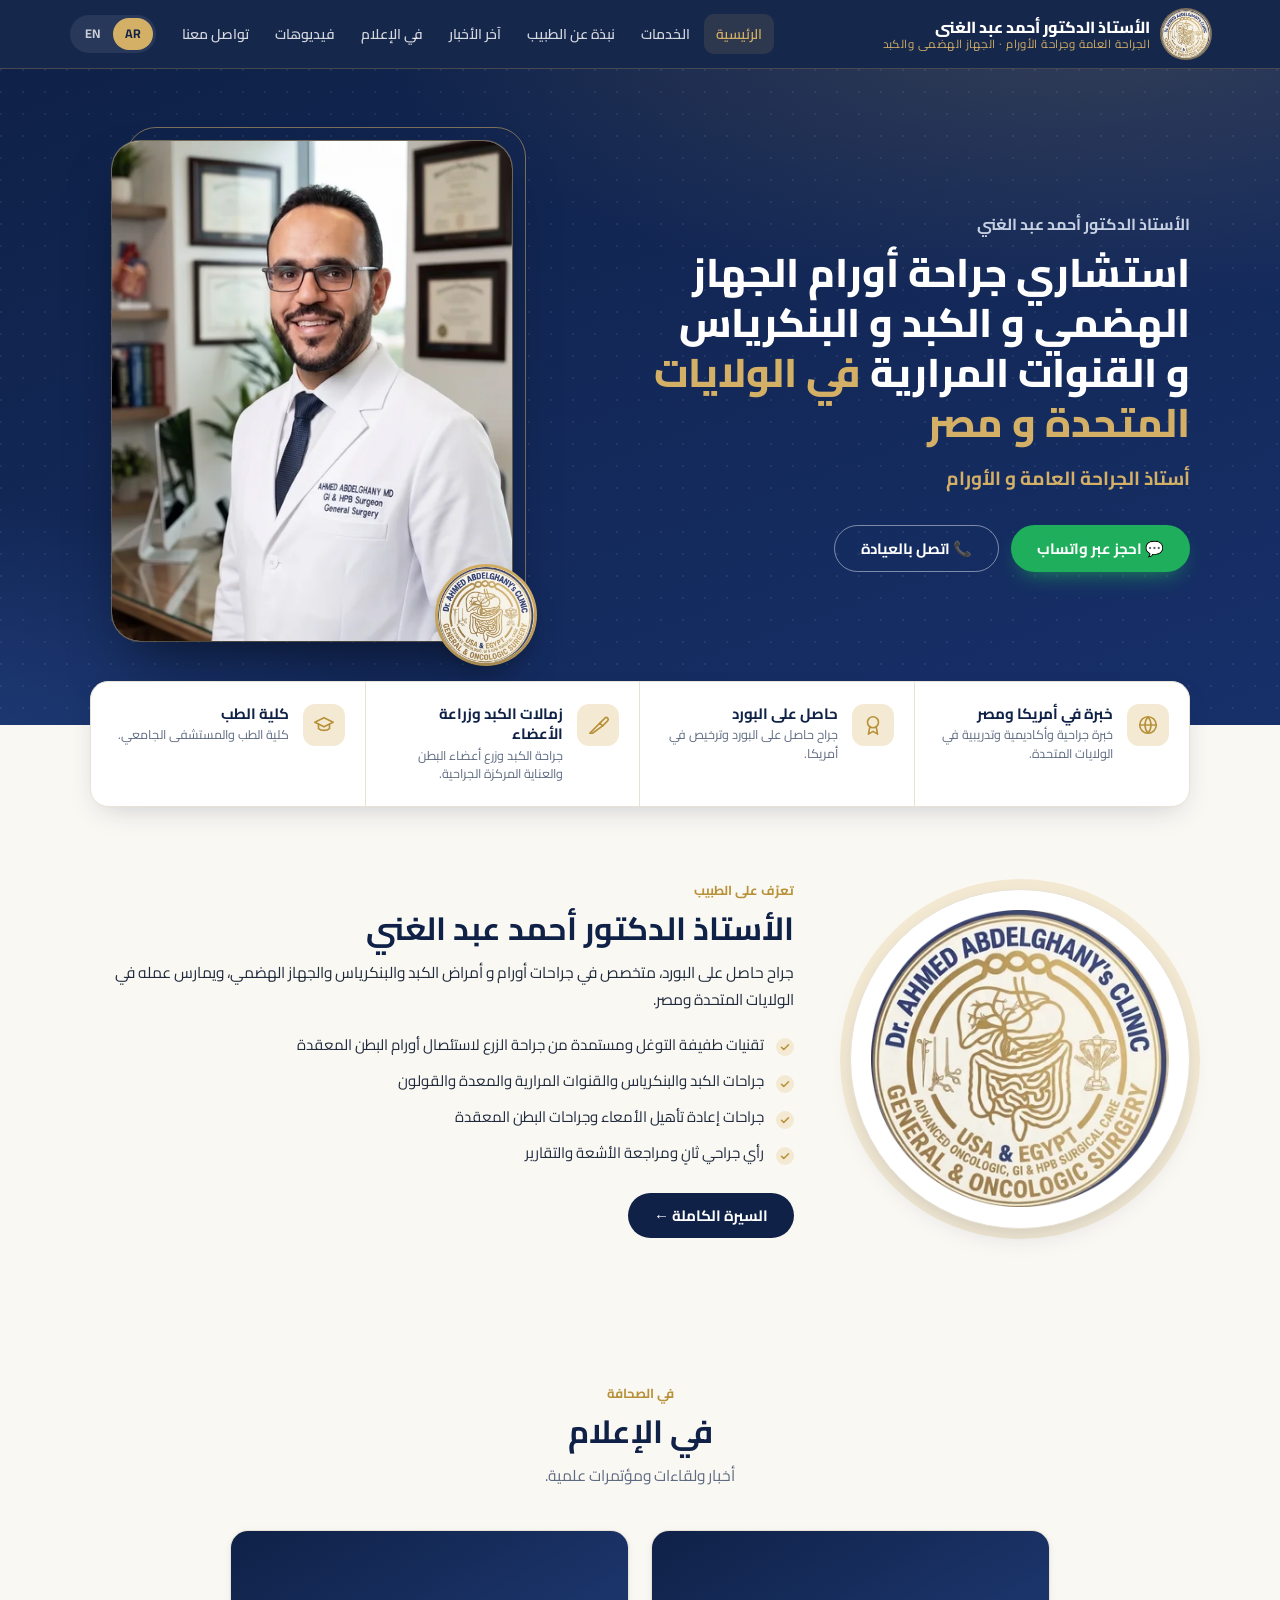
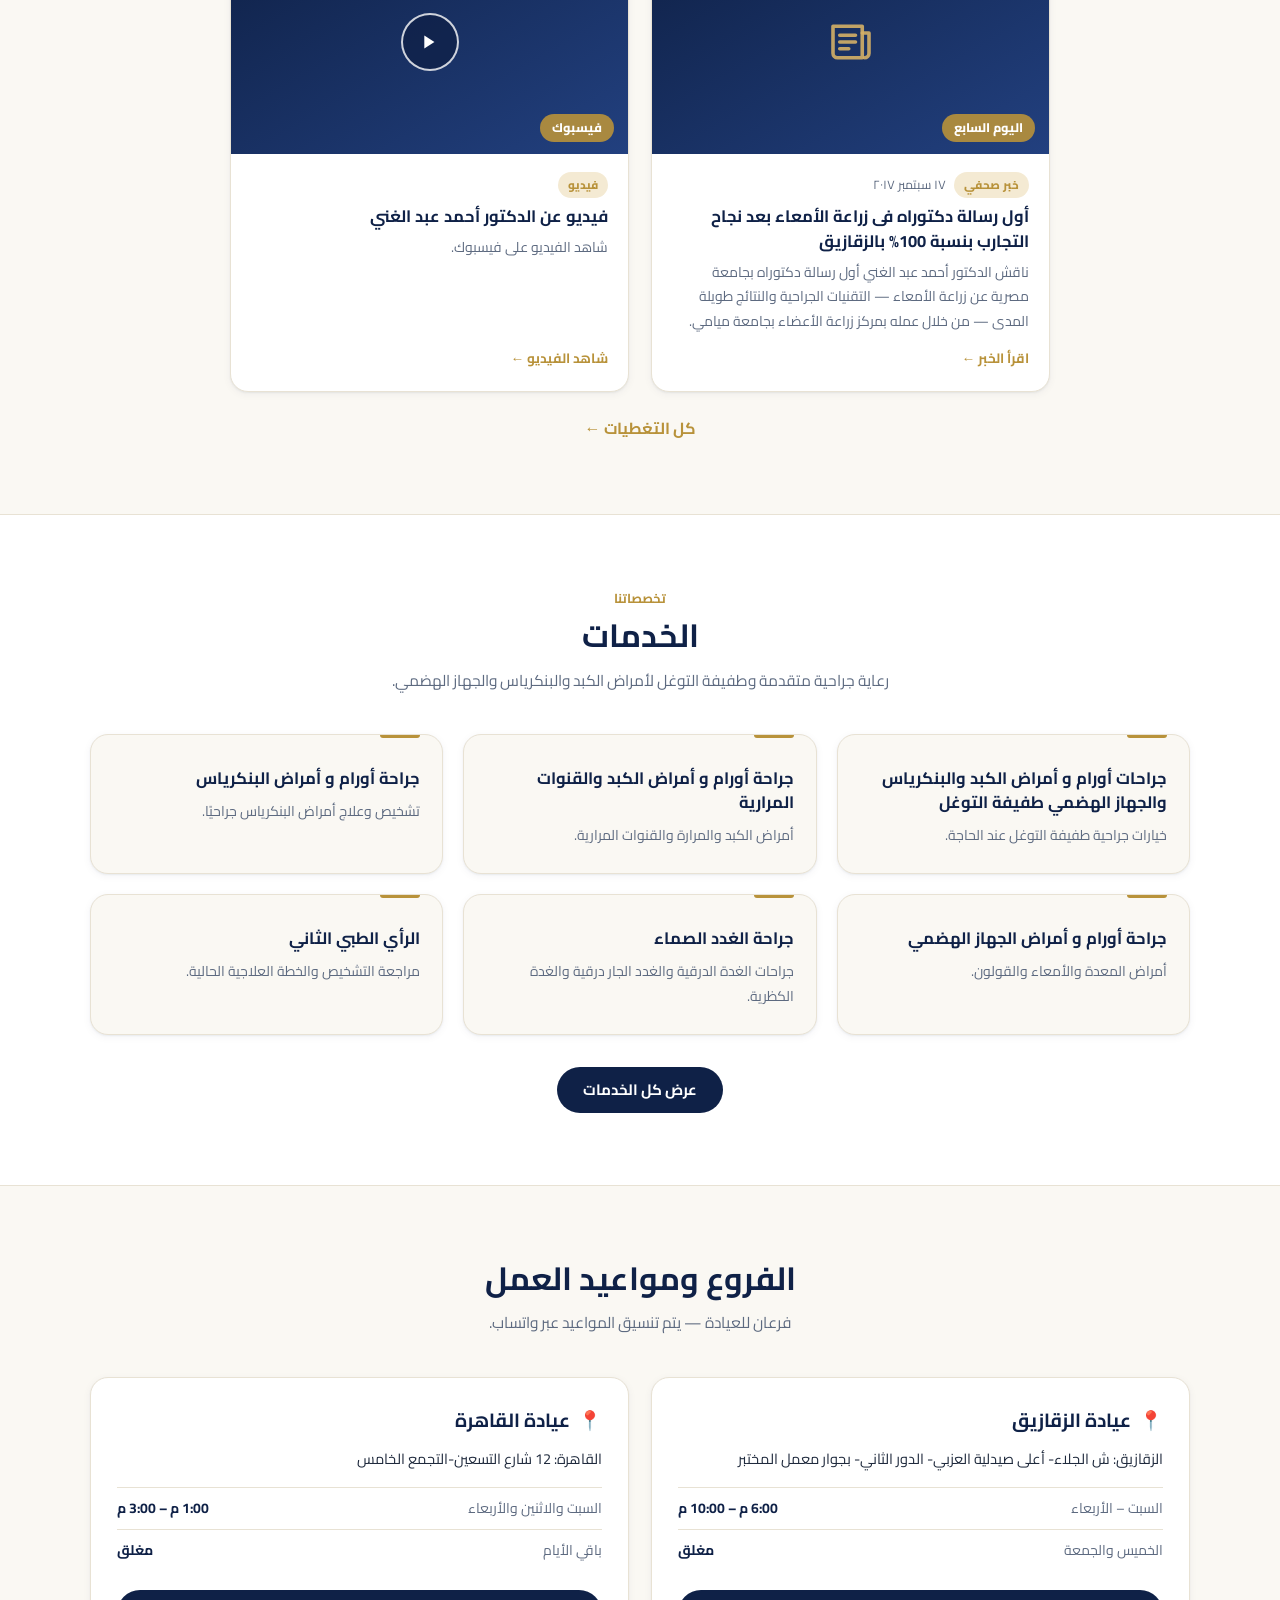
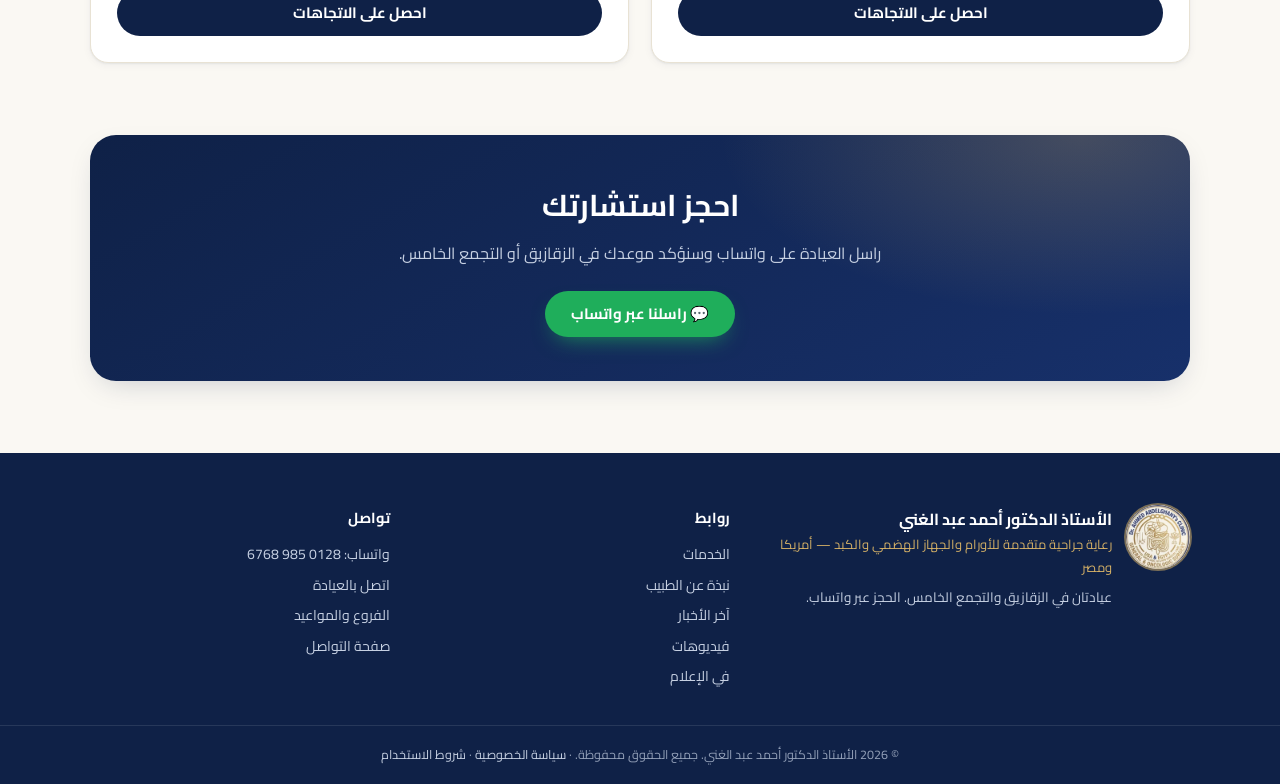
==== commit 9e64141f: "Website: board certification wording and updated biography - "Board certified" everywhere (no "Ameri" ====
--- a/index.html
+++ b/index.html
@@ -23,7 +23,7 @@
 <link rel="preconnect" href="https://fonts.gstatic.com" crossorigin>
 <link href="https://fonts.googleapis.com/css2?family=Cairo:wght@400;600;700;800&family=Inter:wght@400;500;600;700&family=Playfair+Display:wght@600;700&display=swap" rel="stylesheet">
 
-<link rel="stylesheet" href="assets/style.css">
+<link rel="stylesheet" href="assets/style.css?v=20261110">
 <script type="application/ld+json">
 {
   "@context": "https://schema.org",
@@ -112,10 +112,10 @@
 <section class="cred-strip">
   <div class="container">
     <div class="cred-grid">
-      <div class="cred"><div class="cred-icon"><svg viewBox="0 0 24 24" fill="none" stroke="currentColor" stroke-width="1.8" stroke-linecap="round" stroke-linejoin="round"><circle cx="12" cy="12" r="9"/><path d="M3 12h18M12 3a14 14 0 0 1 0 18M12 3a14 14 0 0 0 0 18"/></svg></div><div><h3 class="i18n" data-en="Practice in USA &amp; Egypt" data-ar="خبرة في أمريكا ومصر">خبرة في أمريكا ومصر</h3><p class="i18n" data-en="Surgical, academic and training experience in the United States." data-ar="خبرة جراحية وأكاديمية وتدريبية في الولايات المتحدة.">خبرة جراحية وأكاديمية وتدريبية في الولايات المتحدة.</p></div></div>
-      <div class="cred"><div class="cred-icon"><svg viewBox="0 0 24 24" fill="none" stroke="currentColor" stroke-width="1.8" stroke-linecap="round" stroke-linejoin="round"><circle cx="12" cy="9" r="6"/><path d="M8.5 14 7 22l5-3 5 3-1.5-8"/></svg></div><div><h3 class="i18n" data-en="American Board Certified" data-ar="البورد الأمريكي">البورد الأمريكي</h3><p class="i18n" data-en="Board-certified surgeon with an unrestricted US license." data-ar="جراح حاصل على البورد وترخيص غير مقيد في أمريكا.">جراح حاصل على البورد وترخيص غير مقيد في أمريكا.</p></div></div>
-      <div class="cred"><div class="cred-icon"><svg viewBox="0 0 24 24" fill="none" stroke="currentColor" stroke-width="1.8" stroke-linecap="round" stroke-linejoin="round"><path d="M3 21 14 10l3 3L6 21z"/><path d="M14 10l5.5-5.5a2.1 2.1 0 0 1 3 3L17 13"/></svg></div><div><h3 class="i18n" data-en="HPB &amp; Transplant Fellowships" data-ar="زمالات الكبد وزراعة الأعضاء">زمالات الكبد وزراعة الأعضاء</h3><p class="i18n" data-en="Hepatobiliary, multi-organ transplant and surgical critical care." data-ar="جراحة الكبد وزرع أعضاء البطن والعناية المركزة الجراحية.">جراحة الكبد وزرع أعضاء البطن والعناية المركزة الجراحية.</p></div></div>
-      <div class="cred"><div class="cred-icon"><svg viewBox="0 0 24 24" fill="none" stroke="currentColor" stroke-width="1.8" stroke-linecap="round" stroke-linejoin="round"><path d="M2 9l10-5 10 5-10 5z"/><path d="M6 11v5c3 2.5 9 2.5 12 0v-5"/></svg></div><div><h3 class="i18n" data-en="Faculty of Medicine" data-ar="كلية الطب">كلية الطب</h3><p class="i18n" data-en="Zagazig University — teaching &amp; university hospital." data-ar="جامعة الزقازيق — التدريس والمستشفى الجامعي.">جامعة الزقازيق — التدريس والمستشفى الجامعي.</p></div></div>
+      <div class="cred"><div class="cred-icon"><svg width="22" height="22" viewBox="0 0 24 24" fill="none" stroke="currentColor" stroke-width="1.8" stroke-linecap="round" stroke-linejoin="round"><circle cx="12" cy="12" r="9"/><path d="M3 12h18M12 3a14 14 0 0 1 0 18M12 3a14 14 0 0 0 0 18"/></svg></div><div><h3 class="i18n" data-en="Practice in USA &amp; Egypt" data-ar="خبرة في أمريكا ومصر">خبرة في أمريكا ومصر</h3><p class="i18n" data-en="Surgical, academic and training experience in the United States." data-ar="خبرة جراحية وأكاديمية وتدريبية في الولايات المتحدة.">خبرة جراحية وأكاديمية وتدريبية في الولايات المتحدة.</p></div></div>
+      <div class="cred"><div class="cred-icon"><svg width="22" height="22" viewBox="0 0 24 24" fill="none" stroke="currentColor" stroke-width="1.8" stroke-linecap="round" stroke-linejoin="round"><circle cx="12" cy="9" r="6"/><path d="M8.5 14 7 22l5-3 5 3-1.5-8"/></svg></div><div><h3 class="i18n" data-en="Board Certified" data-ar="حاصل على البورد">حاصل على البورد</h3><p class="i18n" data-en="Board-certified surgeon." data-ar="جراح حاصل على البورد وترخيص في أمريكا.">جراح حاصل على البورد وترخيص في أمريكا.</p></div></div>
+      <div class="cred"><div class="cred-icon"><svg width="22" height="22" viewBox="0 0 24 24" fill="none" stroke="currentColor" stroke-width="1.8" stroke-linecap="round" stroke-linejoin="round"><path d="M3 21 14 10l3 3L6 21z"/><path d="M14 10l5.5-5.5a2.1 2.1 0 0 1 3 3L17 13"/></svg></div><div><h3 class="i18n" data-en="HPB &amp; Transplant Fellowships" data-ar="زمالات الكبد وزراعة الأعضاء">زمالات الكبد وزراعة الأعضاء</h3><p class="i18n" data-en="Hepatobiliary, multi-organ transplant and surgical critical care." data-ar="جراحة الكبد وزرع أعضاء البطن والعناية المركزة الجراحية.">جراحة الكبد وزرع أعضاء البطن والعناية المركزة الجراحية.</p></div></div>
+      <div class="cred"><div class="cred-icon"><svg width="22" height="22" viewBox="0 0 24 24" fill="none" stroke="currentColor" stroke-width="1.8" stroke-linecap="round" stroke-linejoin="round"><path d="M2 9l10-5 10 5-10 5z"/><path d="M6 11v5c3 2.5 9 2.5 12 0v-5"/></svg></div><div><h3 class="i18n" data-en="Faculty of Medicine" data-ar="كلية الطب">كلية الطب</h3><p class="i18n" data-en="Faculty of Medicine &amp; University Hospital." data-ar="كلية الطب والمستشفى الجامعي.">كلية الطب والمستشفى الجامعي.</p></div></div>
     </div>
   </div>
 </section>
@@ -154,7 +154,7 @@
     <p class="section-sub i18n" data-en="News coverage, interviews and scientific meetings." data-ar="أخبار ولقاءات ومؤتمرات علمية.">أخبار ولقاءات ومؤتمرات علمية.</p>
     <div class="media-grid">
       <a class="media-card" href="https://www.youm7.com/story/2017/9/17/%D8%A3%D9%88%D9%84-%D8%B1%D8%B3%D8%A7%D9%84%D8%A9-%D8%AF%D9%83%D8%AA%D9%88%D8%B1%D8%A7%D9%87-%D9%81%D9%89-%D8%B2%D8%B1%D8%A7%D8%B9%D8%A9-%D8%A7%D9%84%D8%A3%D9%85%D8%B9%D8%A7%D8%A1-%D8%A8%D8%B9%D8%AF-%D9%86%D8%AC%D8%A7%D8%AD-%D8%A7%D9%84%D8%AA%D8%AC%D8%A7%D8%B1%D8%A8-%D8%A8%D9%86%D8%B3%D8%A8%D8%A9/3416331" target="_blank" rel="noopener">
-        <div class="media-thumb"><div class="media-type-big"><svg viewBox="0 0 24 24" fill="none" stroke="currentColor" stroke-width="1.6" stroke-linecap="round" stroke-linejoin="round"><path d="M4 5h13v14H6a2 2 0 0 1-2-2z"/><path d="M17 8h3v9a2 2 0 0 1-2 2"/><path d="M7 9h7M7 12h7M7 15h4"/></svg></div><span class="media-outlet i18n" data-en="Youm7" data-ar="اليوم السابع">اليوم السابع</span></div>
+        <div class="media-thumb"><div class="media-type-big"><svg width="54" height="54" viewBox="0 0 24 24" fill="none" stroke="currentColor" stroke-width="1.6" stroke-linecap="round" stroke-linejoin="round"><path d="M4 5h13v14H6a2 2 0 0 1-2-2z"/><path d="M17 8h3v9a2 2 0 0 1-2 2"/><path d="M7 9h7M7 12h7M7 15h4"/></svg></div><span class="media-outlet i18n" data-en="Youm7" data-ar="اليوم السابع">اليوم السابع</span></div>
         <div class="media-body">
           <div class="media-meta"><span class="media-pill i18n" data-en="News" data-ar="خبر صحفي">خبر صحفي</span><span class="i18n" data-en="17 September 2017" data-ar="١٧ سبتمبر ٢٠١٧">١٧ سبتمبر ٢٠١٧</span></div>
           <h3 class="i18n" data-en="First PhD thesis on intestinal transplantation, Zagazig University" data-ar="أول رسالة دكتوراه فى زراعة الأمعاء بعد نجاح التجارب بنسبة 100% بالزقازيق">أول رسالة دكتوراه فى زراعة الأمعاء بعد نجاح التجارب بنسبة 100% بالزقازيق</h3>
@@ -163,7 +163,7 @@
         </div>
       </a>
       <a class="media-card" href="https://www.facebook.com/reel/10154754627586752" target="_blank" rel="noopener">
-        <div class="media-thumb"><div class="play"><svg viewBox="0 0 24 24" fill="currentColor"><path d="M8 5v14l11-7z"/></svg></div><span class="media-outlet i18n" data-en="Facebook" data-ar="فيسبوك">فيسبوك</span></div>
+        <div class="media-thumb"><div class="play"><svg width="22" height="22" viewBox="0 0 24 24" fill="currentColor"><path d="M8 5v14l11-7z"/></svg></div><span class="media-outlet i18n" data-en="Facebook" data-ar="فيسبوك">فيسبوك</span></div>
         <div class="media-body">
           <div class="media-meta"><span class="media-pill i18n" data-en="Video" data-ar="فيديو">فيديو</span></div>
           <h3 class="i18n" data-en="Video feature about Dr. Ahmed Abdelghany" data-ar="فيديو عن الدكتور أحمد عبد الغني">فيديو عن الدكتور أحمد عبد الغني</h3>
@@ -291,8 +291,8 @@
   </div>
 </footer>
 
-<script src="assets/site.js"></script>
-<script src="assets/clinic-updates.js"></script>
+<script src="assets/site.js?v=20261110"></script>
+<script src="assets/clinic-updates.js?v=20261110"></script>
   <!-- 💬 Chat with the clinic (general questions; booking via WhatsApp / Messenger / Instagram) -->
   <script src="https://api.drahmedabdelghany.com/api/public/webchat/widget.js" defer></script>
 </body>
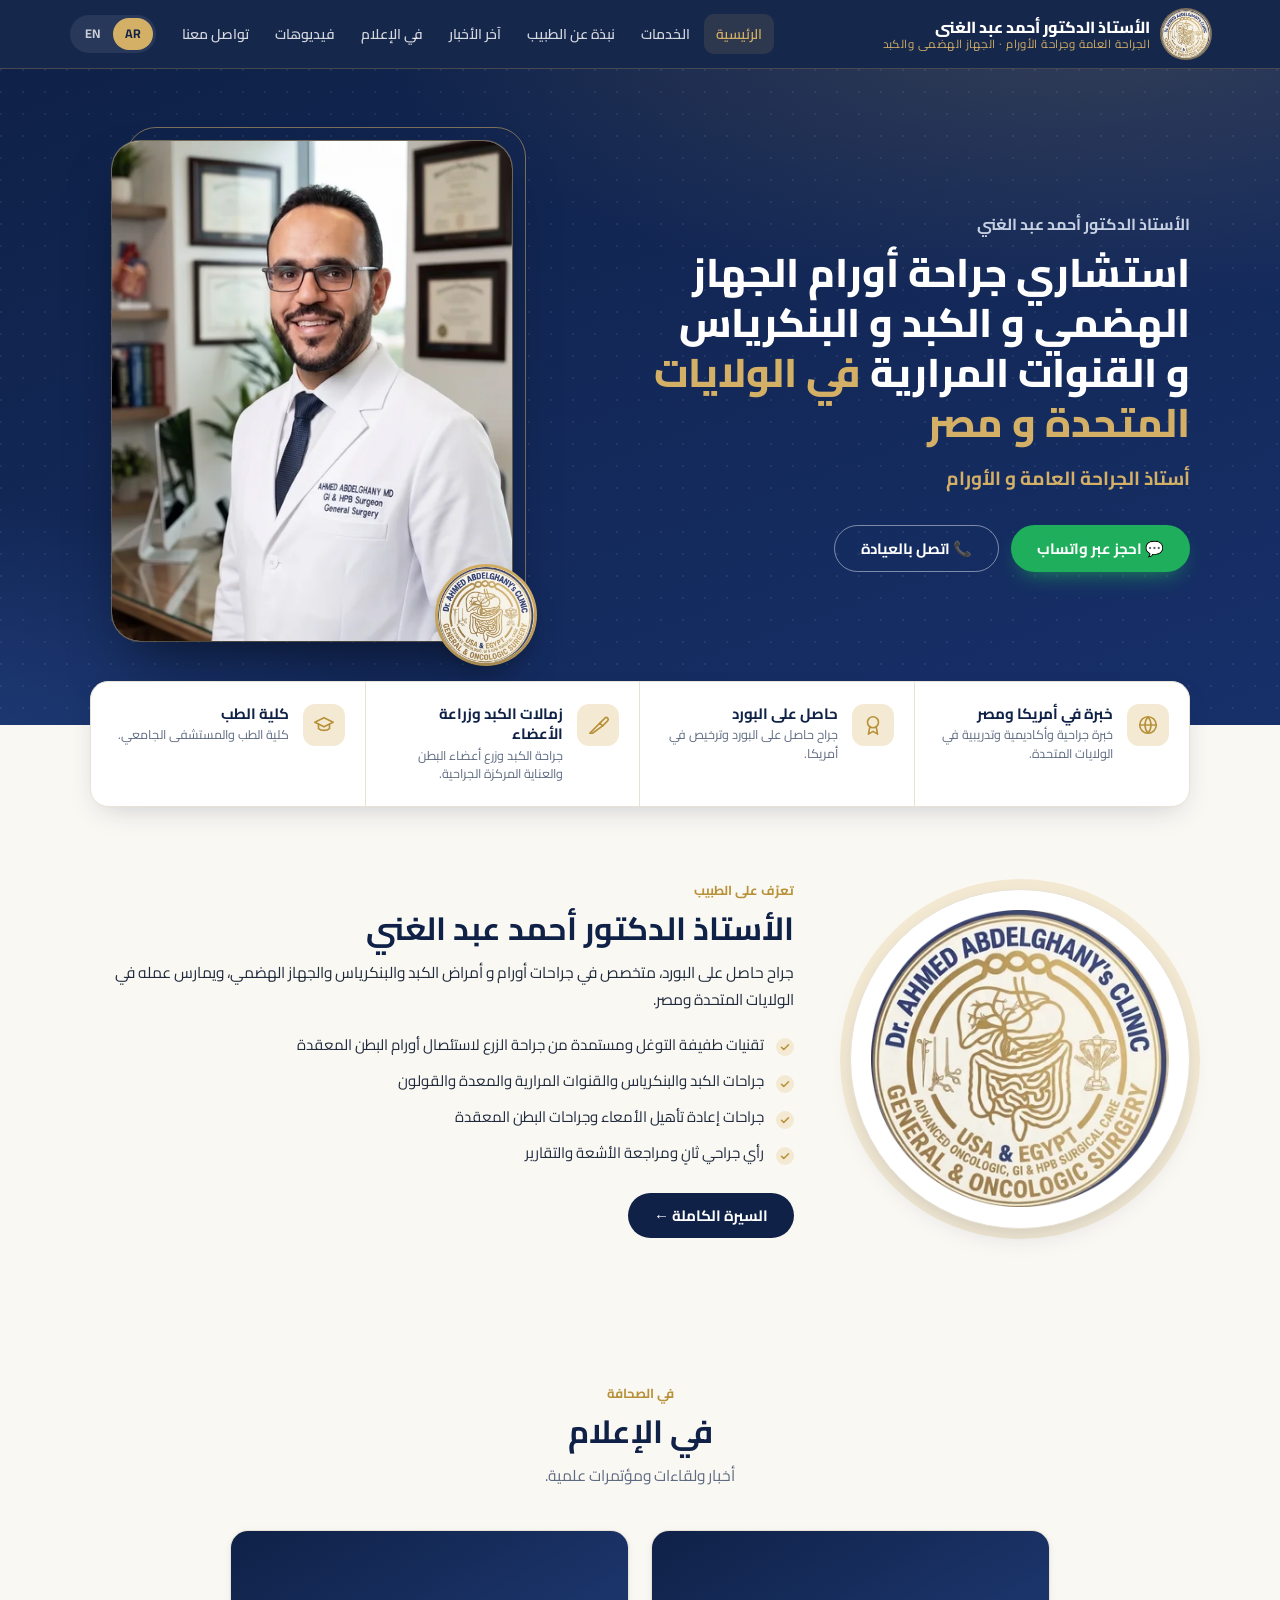
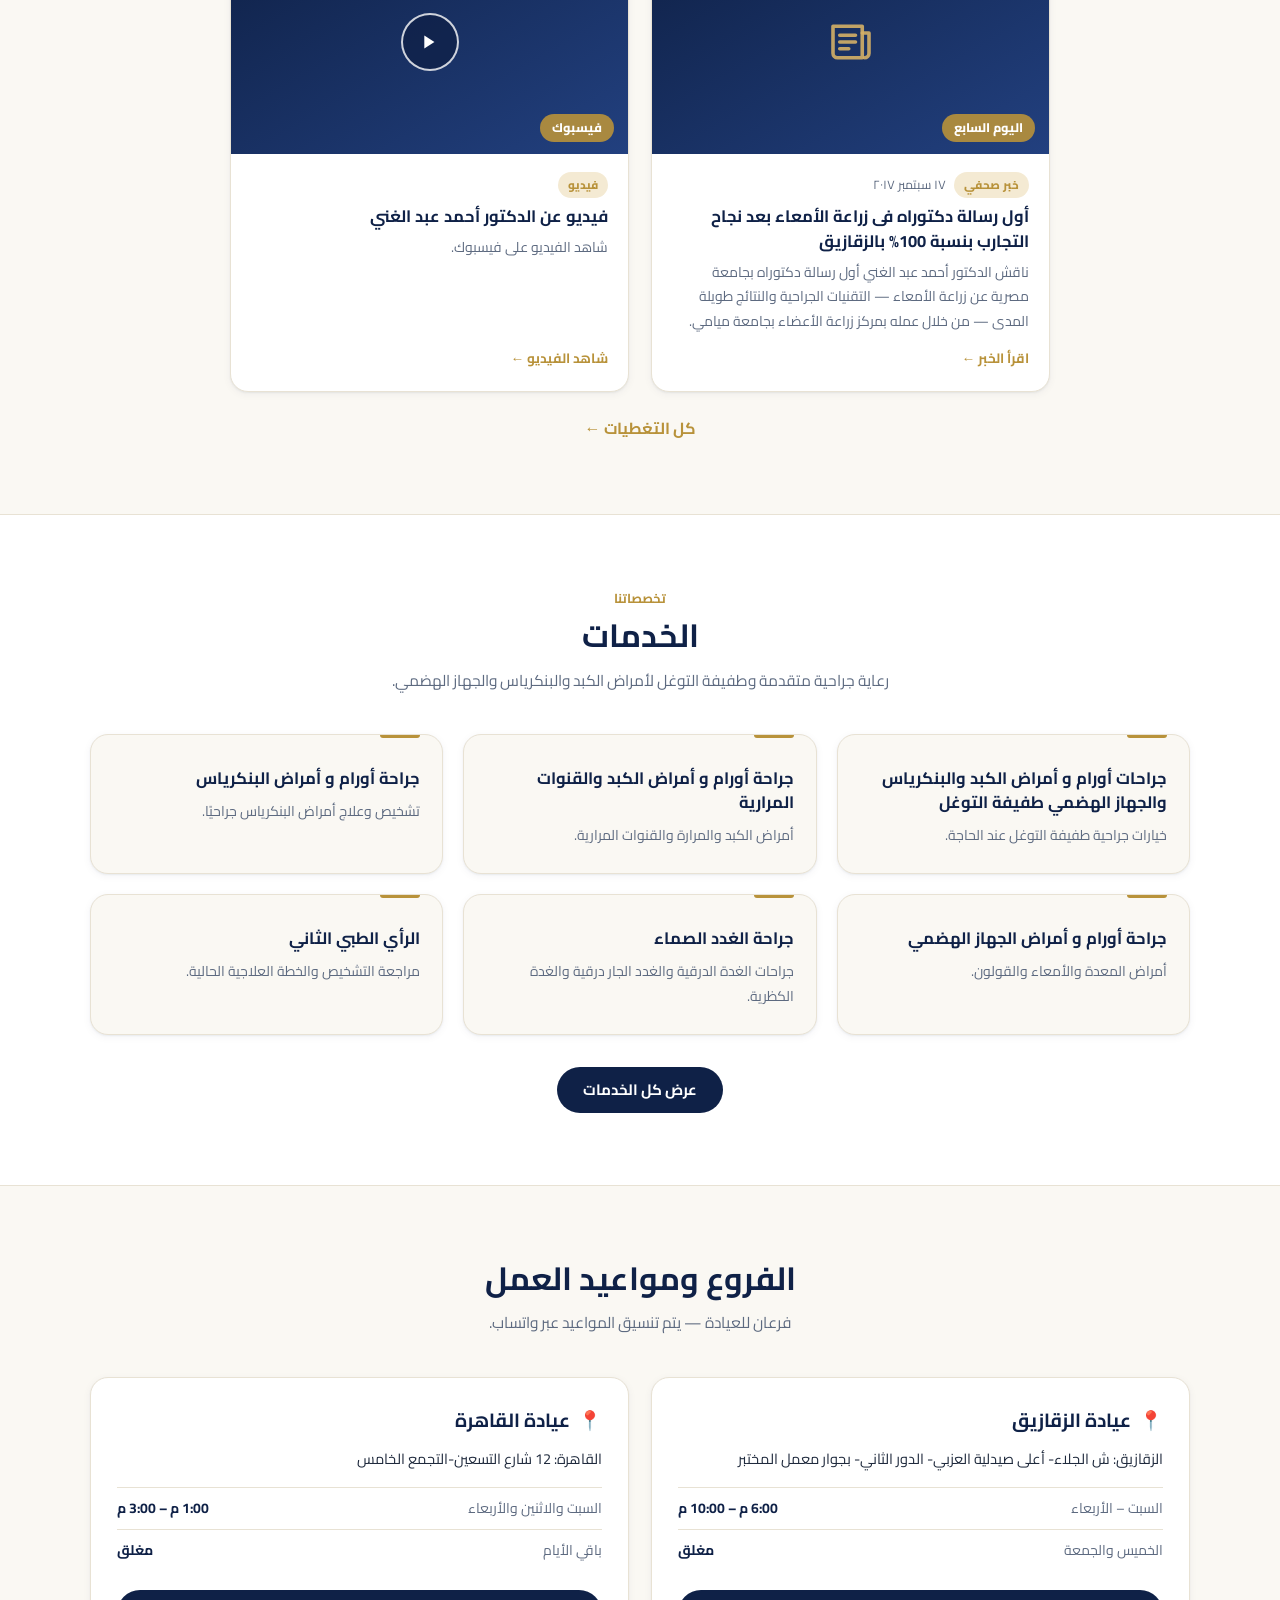
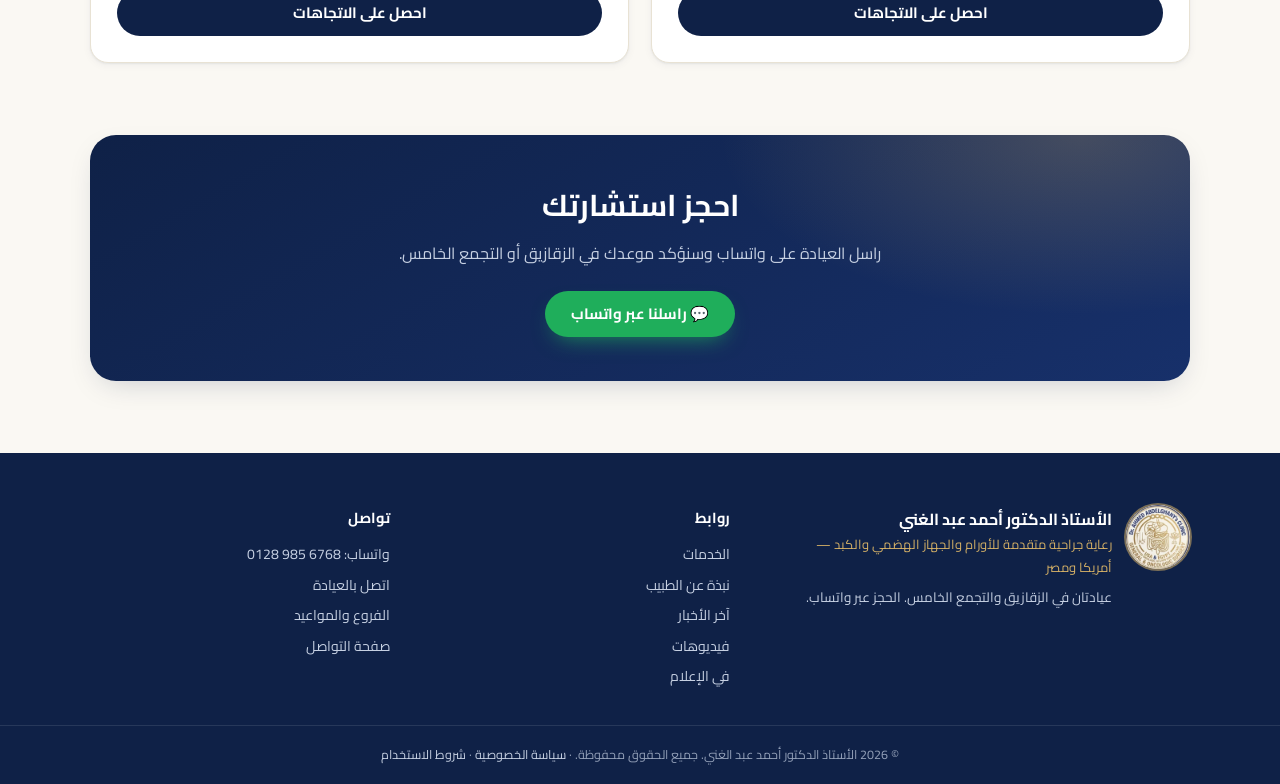
==== commit 217201cc: "Website footer: WhatsApp number shown left-to-right in Arabic Co-Authored-By: Claude Opus 5.5 <norep" ====
--- a/index.html
+++ b/index.html
@@ -260,7 +260,7 @@
       <img src="assets/logo-160.webp" width="64" height="64" alt="" aria-hidden="true">
       <div>
         <strong class="i18n" data-en="Prof. Dr. Ahmed Abdelghany" data-ar="الأستاذ الدكتور أحمد عبد الغني">الأستاذ الدكتور أحمد عبد الغني</strong>
-        <span class="i18n" data-en="Advanced Oncologic, GI &amp; HPB Surgical Care — USA &amp; Egypt" data-ar="رعاية جراحية متقدمة للأورام والجهاز الهضمي والكبد — أمريكا ومصر">رعاية جراحية متقدمة للأورام والجهاز الهضمي والكبد — أمريكا ومصر</span>
+        <span class="i18n" data-en="Advanced Oncologic, GI &amp; HPB Surgical Care — USA &amp; Egypt" data-ar="رعاية جراحية متقدمة للأورام والجهاز الهضمي والكبد — أمريكا&nbsp;ومصر">رعاية جراحية متقدمة للأورام والجهاز الهضمي والكبد — أمريكا&nbsp;ومصر</span>
         <p class="i18n" data-en="Clinics in Zagazig and New Cairo (Fifth Settlement). Appointments by WhatsApp." data-ar="عيادتان في الزقازيق والتجمع الخامس. الحجز عبر واتساب.">عيادتان في الزقازيق والتجمع الخامس. الحجز عبر واتساب.</p>
       </div>
     </div>
@@ -277,7 +277,7 @@
     <div>
       <h4 class="i18n" data-en="Contact" data-ar="تواصل">تواصل</h4>
       <ul>
-        <li><a href="https://wa.me/201289856768?text=%D9%85%D8%B1%D8%AD%D8%A8%D8%A7%D8%8C%20%D8%A3%D8%B1%D8%BA%D8%A8%20%D9%81%D9%8A%20%D8%AD%D8%AC%D8%B2%20%D9%85%D9%88%D8%B9%D8%AF" class="i18n" target="_blank" rel="noreferrer" data-en="WhatsApp: 0128 985 6768" data-ar="واتساب: 0128 985 6768">واتساب: 0128 985 6768</a></li>
+        <li><a href="https://wa.me/201289856768?text=%D9%85%D8%B1%D8%AD%D8%A8%D8%A7%D8%8C%20%D8%A3%D8%B1%D8%BA%D8%A8%20%D9%81%D9%8A%20%D8%AD%D8%AC%D8%B2%20%D9%85%D9%88%D8%B9%D8%AF" class="i18n" target="_blank" rel="noreferrer" data-en="WhatsApp: <bdi dir='ltr'>0128 985 6768</bdi>" data-ar="واتساب: <bdi dir='ltr'>0128 985 6768</bdi>">واتساب: <bdi dir='ltr'>0128 985 6768</bdi></a></li>
         <li><a href="tel:+201289856768" class="i18n" data-en="Call the clinic" data-ar="اتصل بالعيادة">اتصل بالعيادة</a></li>
         <li><a href="index.html#locations" class="i18n" data-en="Locations &amp; hours" data-ar="الفروع والمواعيد">الفروع والمواعيد</a></li>
         <li><a href="contact.html" class="i18n" data-en="Contact page" data-ar="صفحة التواصل">صفحة التواصل</a></li>
